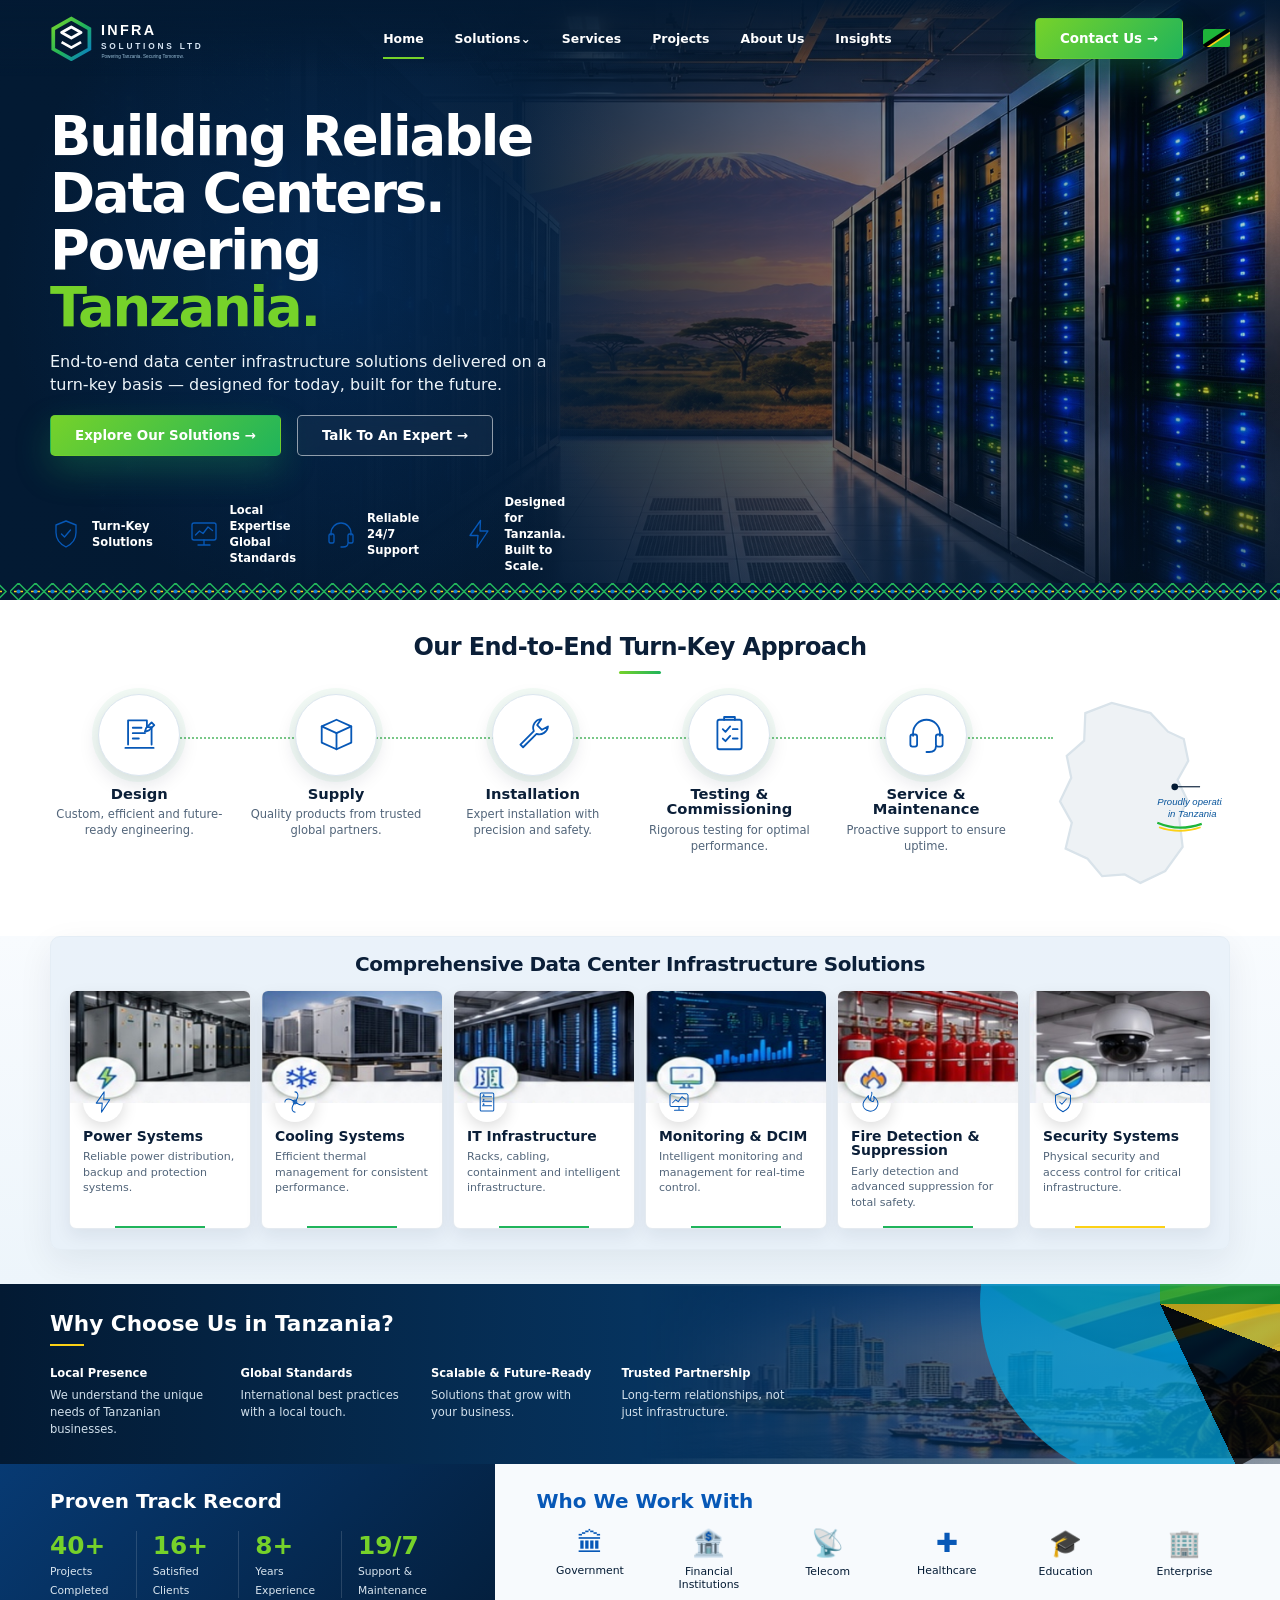
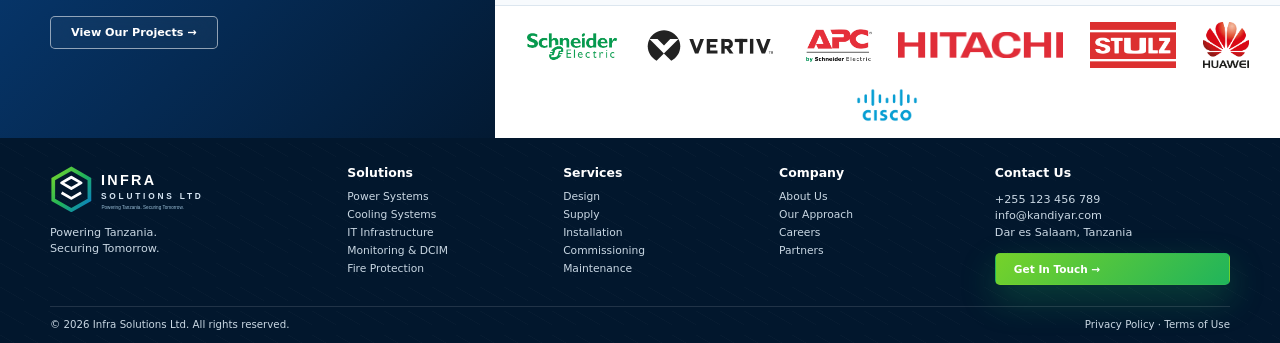
==== index.html @ a04b1a56 "Publish infrastructure solutions website" ====
<!doctype html>
<html lang="en">

<head>
  <meta charset="utf-8">
  <meta name="viewport" content="width=device-width,initial-scale=1">
  <meta name="description" content="Turn-key data center infrastructure solutions in Tanzania.">
  <title>Infra Solutions Ltd — Tanzania Data Center Infrastructure</title>
  <link rel="stylesheet" href="css/style.css">
</head>

<body>
  <header class="site-header">
    <div class="container nav">
      <a href="#home"><img class="logo" src="assets/logo.svg" alt="Infra Solutions Ltd"></a>
      <nav class="nav-links" aria-label="Main navigation">
        <a href="#home">Home</a><a href="#solutions">Solutions⌄</a><a href="#services">Services</a><a
          href="#projects">Projects</a><a href="#about">About Us</a><a href="#contact">Insights</a>
      </nav>
      <div class="nav-actions">
        <a class="btn btn-primary" href="#contact">Contact Us →</a>
        <img class="flag" src="assets/icons/tanzania-flag.svg" alt="Tanzania">
        <button class="menu-btn" aria-label="Open navigation">☰</button>
      </div>
    </div>
  </header>

  <main>
    <section class="hero" id="home">
      <div class="container hero-inner">
        <div class="hero-copy">
          <h1 class="reveal visible">Building Reliable Data Centers. Powering <span>Tanzania.</span></h1>
          <p class="reveal visible delay1">End-to-end data center infrastructure solutions delivered on a turn-key basis
            — designed for today, built for the future.</p>
          <div class="hero-actions reveal visible delay2">
            <a class="btn btn-primary" href="#solutions">Explore Our Solutions →</a>
            <a class="btn btn-outline" href="#contact">Talk To An Expert →</a>
          </div>
          <div class="feature-row reveal visible delay3">
            <div class="feature"><img src="assets/icons/security.svg" alt="">Turn-Key<br>Solutions</div>
            <div class="feature"><img src="assets/icons/monitoring.svg" alt="">Local Expertise<br>Global Standards</div>
            <div class="feature"><img src="assets/icons/maintenance.svg" alt="">Reliable<br>24/7 Support</div>
            <div class="feature"><img src="assets/icons/power.svg" alt="">Designed for<br>Tanzania. Built to Scale.
            </div>
          </div>
        </div>
      </div>
      <div class="pattern-bar"></div>
    </section>

    <section class="section process" id="services">
      <div class="container">
        <h2 class="title reveal">Our End-to-End Turn-Key Approach</h2>
        <div class="process-grid">
          <article class="process-item reveal">
            <div class="orb"><img src="assets/icons/design.svg" alt=""></div>
            <h3>Design</h3>
            <p>Custom, efficient and future-ready engineering.</p>
          </article>
          <article class="process-item reveal delay1">
            <div class="orb"><img src="assets/icons/supply.svg" alt=""></div>
            <h3>Supply</h3>
            <p>Quality products from trusted global partners.</p>
          </article>
          <article class="process-item reveal delay2">
            <div class="orb"><img src="assets/icons/installation.svg" alt=""></div>
            <h3>Installation</h3>
            <p>Expert installation with precision and safety.</p>
          </article>
          <article class="process-item reveal delay3">
            <div class="orb"><img src="assets/icons/testing.svg" alt=""></div>
            <h3>Testing & Commissioning</h3>
            <p>Rigorous testing for optimal performance.</p>
          </article>
          <article class="process-item reveal delay4">
            <div class="orb"><img src="assets/icons/maintenance.svg" alt=""></div>
            <h3>Service & Maintenance</h3>
            <p>Proactive support to ensure uptime.</p>
          </article>
          <div class="map-badge reveal delay4"><img src="assets/icons/tanzania-map.svg"
              alt="Proudly operating in Tanzania"></div>
        </div>
      </div>
    </section>

    <section class="section solutions" id="solutions">
      <div class="container solution-shell">
        <h2 class="title reveal">Comprehensive Data Center Infrastructure Solutions</h2>
        <div class="solution-grid">
          <article class="solution-card reveal"><img class="solution-image" src="assets/images/power-systems.jpg"
              alt="Power systems">
            <div class="solution-body"><img class="solution-icon" src="assets/icons/power.svg" alt="">
              <h3>Power Systems</h3>
              <p>Reliable power distribution, backup and protection systems.</p>
            </div>
          </article>
          <article class="solution-card reveal delay1"><img class="solution-image"
              src="assets/images/cooling-systems.jpg" alt="Cooling systems">
            <div class="solution-body"><img class="solution-icon" src="assets/icons/cooling.svg" alt="">
              <h3>Cooling Systems</h3>
              <p>Efficient thermal management for consistent performance.</p>
            </div>
          </article>
          <article class="solution-card reveal delay2"><img class="solution-image"
              src="assets/images/it-infrastructure.jpg" alt="IT infrastructure">
            <div class="solution-body"><img class="solution-icon" src="assets/icons/rack.svg" alt="">
              <h3>IT Infrastructure</h3>
              <p>Racks, cabling, containment and intelligent infrastructure.</p>
            </div>
          </article>
          <article class="solution-card reveal delay3"><img class="solution-image"
              src="assets/images/dcim-monitoring.jpg" alt="Monitoring and DCIM">
            <div class="solution-body"><img class="solution-icon" src="assets/icons/monitoring.svg" alt="">
              <h3>Monitoring & DCIM</h3>
              <p>Intelligent monitoring and management for real-time control.</p>
            </div>
          </article>
          <article class="solution-card reveal delay4"><img class="solution-image"
              src="assets/images/fire-suppression.jpg" alt="Fire suppression">
            <div class="solution-body"><img class="solution-icon" src="assets/icons/fire.svg" alt="">
              <h3>Fire Detection &amp; Suppression</h3>
              <p>Early detection and advanced suppression for total safety.</p>
            </div>
          </article>
          <article class="solution-card reveal"><img class="solution-image" src="assets/images/security-systems.jpg"
              alt="Security systems">
            <div class="solution-body"><img class="solution-icon" src="assets/icons/security.svg" alt="">
              <h3>Security Systems</h3>
              <p>Physical security and access control for critical infrastructure.</p>
            </div>
          </article>
        </div>
      </div>
    </section>

    <section class="section why" id="about">
      <div class="container why-inner">
        <h2 class="reveal">Why Choose Us in Tanzania?</h2>
        <div class="reasons">
          <div class="reason reveal"><strong>Local Presence</strong>
            <p>We understand the unique needs of Tanzanian businesses.</p>
          </div>
          <div class="reason reveal delay1"><strong>Global Standards</strong>
            <p>International best practices with a local touch.</p>
          </div>
          <div class="reason reveal delay2"><strong>Scalable & Future-Ready</strong>
            <p>Solutions that grow with your business.</p>
          </div>
          <div class="reason reveal delay3"><strong>Trusted Partnership</strong>
            <p>Long-term relationships, not just infrastructure.</p>
          </div>
        </div>
      </div>
    </section>

    <section class="stats-partners" id="projects">
      <div class="stats-panel">
        <h2 class="reveal">Proven Track Record</h2>
        <div class="stats-grid">
          <div class="stat reveal"><b class="counter" data-count="50" data-suffix="+">0</b><span>Projects
              Completed</span></div>
          <div class="stat reveal delay1"><b class="counter" data-count="20" data-suffix="+">0</b><span>Satisfied
              Clients</span></div>
          <div class="stat reveal delay2"><b class="counter" data-count="10" data-suffix="+">0</b><span>Years
              Experience</span></div>
          <div class="stat reveal delay3"><b class="counter" data-count="24" data-suffix="/7">0</b><span>Support &
              Maintenance</span></div>
        </div>
        <a class="btn btn-outline" href="#contact">View Our Projects →</a>
      </div>
      <div class="partner-panel">
        <h2 class="reveal">Who We Work With</h2>
        <div class="industry-grid">
          <div class="industry reveal">
            <div class="industry-icon">🏛</div>Government
          </div>
          <div class="industry reveal delay1">
            <div class="industry-icon">🏦</div>Financial Institutions
          </div>
          <div class="industry reveal delay2">
            <div class="industry-icon">📡</div>Telecom
          </div>
          <div class="industry reveal delay3">
            <div class="industry-icon">✚</div>Healthcare
          </div>
          <div class="industry reveal delay4">
            <div class="industry-icon">🎓</div>Education
          </div>
          <div class="industry reveal">
            <div class="industry-icon">🏢</div>Enterprise
          </div>
        </div>
        <div class="partner-logos reveal" aria-label="Technology partners">
          <img src="assets/Schneider_Electric.png" alt="Schneider Electric">
          <img src="assets/Vertiv_logo.svg" alt="Vertiv">
          <img src="assets/apc.png" alt="APC">
          <img class="partner-logo-large" src="assets/hitachi-logo.png" alt="Hitachi">
          <img class="partner-logo-large" src="assets/stulz-logo.png" alt="Stulz">
          <img class="partner-logo-large" src="assets/huawei-logo.png" alt="Huawei">
          <img src="assets/cisco.png" alt="Cisco">
        </div>
      </div>
    </section>
  </main>

  <footer id="contact">
    <div class="container">
      <div class="footer-grid">
        <div><img class="footer-logo" src="assets/logo.svg" alt="Infra Solutions Ltd">
          <p>Powering Tanzania.<br>Securing Tomorrow.</p>
        </div>
        <div>
          <h4>Solutions</h4><a href="#solutions">Power Systems</a><a href="#solutions">Cooling Systems</a><a
            href="#solutions">IT Infrastructure</a><a href="#solutions">Monitoring & DCIM</a><a href="#solutions">Fire
            Protection</a>
        </div>
        <div>
          <h4>Services</h4><a href="#services">Design</a><a href="#services">Supply</a><a
            href="#services">Installation</a><a href="#services">Commissioning</a><a href="#services">Maintenance</a>
        </div>
        <div>
          <h4>Company</h4><a href="#about">About Us</a><a href="#services">Our Approach</a><a
            href="#projects">Careers</a><a href="#projects">Partners</a>
        </div>
        <div>
          <h4>Contact Us</h4>
          <p>+255 123 456 789<br>info@kandiyar.com<br>Dar es Salaam, Tanzania</p><a class="btn btn-primary"
            href="mailto:info@kandiyar.com">Get In Touch →</a>
        </div>
      </div>
      <div class="copyright"><span>© 2026 Infra Solutions Ltd. All rights reserved.</span><span>Privacy Policy · Terms
          of Use</span></div>
    </div>
  </footer>
  <script src="js/app.js"></script>
</body>

</html>
---- css/style.css ----
:root{
  --navy:#031a33;--navy-2:#06284a;--blue:#0758b7;--green:#20b45b;--lime:#76d22a;--gold:#fcd116;
  --ink:#0b1f38;--muted:#52657a;--surface:#f5f8fb;--line:#dce6ef;--white:#fff;--container:1180px;
  --shadow:0 18px 50px rgba(3,26,51,.12)
}
*{box-sizing:border-box}html{scroll-behavior:smooth}body{margin:0;font-family:Inter,system-ui,-apple-system,"Segoe UI",sans-serif;color:var(--ink);background:#fff;overflow-x:hidden}
img{display:block;max-width:100%}a{text-decoration:none;color:inherit}button{font:inherit}.container{width:min(calc(100% - 40px),var(--container));margin:auto}
.section{padding:34px 0}.title{text-align:center;font-size:1.5rem;line-height:1.15;letter-spacing:-.025em;margin:0 0 10px}.title:after{content:"";display:block;width:42px;height:3px;margin:9px auto 0;background:linear-gradient(90deg,var(--lime),var(--green));border-radius:3px}.subtitle{max-width:720px;margin:0 auto;color:var(--muted);text-align:center;line-height:1.7}
.btn{display:inline-flex;align-items:center;justify-content:center;gap:10px;padding:12px 24px;border-radius:5px;font-size:.84rem;font-weight:800;border:1px solid transparent;transition:.25s}.btn:hover{transform:translateY(-3px)}
.btn-primary{color:#fff;background:linear-gradient(135deg,var(--lime),var(--green));box-shadow:0 14px 35px rgba(32,180,91,.28)}.btn-outline{color:#fff;border-color:rgba(255,255,255,.55);background:rgba(255,255,255,.04);backdrop-filter:blur(10px)}
.site-header{position:fixed;inset:0 0 auto;z-index:60;transition:.3s;background:linear-gradient(to bottom,rgba(3,26,51,.92),transparent)}
.site-header.scrolled{background:rgba(3,26,51,.94);backdrop-filter:blur(16px);box-shadow:0 8px 28px rgba(0,0,0,.2)}
.nav{height:76px;display:flex;align-items:center;justify-content:space-between;gap:25px}.logo{width:190px}.nav-links{display:flex;gap:31px;color:#fff;font-weight:600;font-size:.78rem}.nav-links a{position:relative}.nav-links a:first-child:after{right:0}.nav-links a:after{content:"";position:absolute;left:0;right:100%;bottom:-13px;height:2px;background:var(--lime);transition:.25s}.nav-links a:hover:after{right:0}
.nav-actions{display:flex;gap:20px;align-items:center}.nav-actions .btn{min-width:145px}.flag{width:27px;border-radius:2px}.menu-btn{display:none;background:none;border:0;color:#fff;font-size:1.5rem}

.hero{min-height:490px;height:50vw;max-height:600px;position:relative;color:#fff;display:flex;align-items:center;background:var(--navy);overflow:hidden}
.hero:before{content:"";position:absolute;inset:0;background:linear-gradient(90deg,#031a33 0%,rgba(3,26,51,.97) 40%,rgba(3,26,51,.50) 67%,rgba(3,26,51,.18)),url("../assets/images/hero-data-center-kilimanjaro.jpg") 72% center/cover no-repeat;transform:scale(1.03);animation:heroZoom 16s ease-in-out infinite alternate}
@keyframes heroZoom{to{transform:scale(1.10) translateX(-1.2%)}}
.hero:after{content:"";position:absolute;inset:0;background:radial-gradient(circle at 26% 47%,rgba(7,88,183,.22),transparent 33%),linear-gradient(to top,rgba(3,26,51,.5),transparent 40%)}
.hero-inner{position:relative;z-index:2;padding-top:82px}.hero-copy{max-width:550px}.hero h1{font-size:clamp(2.7rem,4.25vw,4rem);line-height:1.05;letter-spacing:-.04em;margin:0 0 14px}.hero h1 span{color:var(--lime)}
.hero p{font-size:1rem;line-height:1.45;color:#eef5fa;max-width:520px;margin:0}.hero-actions{display:flex;gap:16px;flex-wrap:wrap;margin-top:18px}.hero-actions .btn{min-width:180px}
.feature-row{display:grid;grid-template-columns:repeat(4,1fr);gap:0;margin-top:28px;max-width:710px}.feature{display:flex;gap:10px;align-items:center;padding:10px 14px 0 0;font-size:.72rem;line-height:1.4;font-weight:700}.feature img{width:32px;height:32px}
.pattern-bar{position:absolute;left:0;right:0;bottom:0;height:17px;z-index:3;background:url("../assets/icons/tanzania-pattern.svg") center/140px 17px repeat-x}

.process{background:#fff}.process-grid{display:grid;grid-template-columns:repeat(5,1fr) 1.1fr;gap:18px;margin-top:20px;position:relative}.process-grid:before{content:"";position:absolute;left:7%;right:15%;top:43px;border-top:2px dotted #79c888}
.process-item{text-align:center;position:relative;z-index:1}.orb{width:82px;height:82px;margin:0 auto 10px;border-radius:50%;background:#fff;border:1px solid var(--line);box-shadow:0 7px 20px rgba(3,26,51,.13),0 0 0 6px rgba(32,180,91,.05);display:grid;place-items:center;transition:.35s}.orb img{width:43px}.process-item:hover .orb{transform:translateY(-9px) rotate(3deg);border-color:#a9dbb6;box-shadow:0 18px 40px rgba(32,180,91,.2)}
.process-item h3{margin:0 0 5px;font-size:.92rem;line-height:1.05}.process-item p{margin:0;color:var(--muted);font-size:.72rem;line-height:1.4}.map-badge{display:flex;align-items:center;justify-content:center;position:relative;z-index:1}.map-badge img{width:180px}

.solutions{background:linear-gradient(180deg,#f8fbfe,#edf5fb);padding-top:0}.solution-shell{background:rgba(232,241,249,.8);border:1px solid #e4edf5;border-radius:10px;padding:16px 18px 20px;box-shadow:0 12px 35px rgba(3,26,51,.07)}
.solutions .title{font-size:1.25rem}.solutions .title:after{display:none}.solution-grid{display:grid;grid-template-columns:repeat(6,1fr);gap:10px;margin-top:14px}.solution-card{background:#fff;border-radius:7px;overflow:hidden;box-shadow:0 7px 18px rgba(3,26,51,.07);border:1px solid #e4eaf0;transition:.35s;transform-style:preserve-3d;position:relative}
.solution-card:after{content:"";position:absolute;bottom:0;left:25%;right:25%;height:2px;background:var(--green)}.solution-card:nth-child(6):after{background:var(--gold)}.solution-card:hover{transform:translateY(-9px);box-shadow:0 22px 45px rgba(3,26,51,.16)}.solution-image{height:112px;width:100%;object-fit:cover}.solution-body{padding:17px 13px 18px}.solution-icon{width:40px;height:40px;margin-top:-38px;margin-bottom:7px;border-radius:50%;background:#fff;padding:8px;box-shadow:0 4px 15px rgba(0,0,0,.15)}.solution-card h3{font-size:.87rem;line-height:1.05;margin:0 0 6px}.solution-card p{font-size:.69rem;line-height:1.4;color:var(--muted);margin:0}

.why{color:#fff;position:relative;background:linear-gradient(90deg,#031a33 0%,#06335e 50%,rgba(3,26,51,.45)),url("../assets/images/dar-es-salaam.jpg") right center/55% 100% no-repeat;overflow:hidden}
.why:after{content:"";position:absolute;right:-60px;top:-160px;width:360px;height:360px;border-radius:50%;background:conic-gradient(#1eb53a 0 25%,#fcd116 25% 31%,#000 31% 43%,#00a3dd 43% 100%);opacity:.72}
.why{padding:27px 0}.why-inner{position:relative;z-index:2;max-width:740px;margin-left:max(20px,calc((100% - var(--container))/2))}.why h2{font-size:1.35rem;margin:0 0 20px}.why h2:after{content:"";display:block;width:34px;height:2px;margin-top:8px;background:var(--gold)}.reasons{display:grid;grid-template-columns:repeat(4,1fr);gap:22px}.reason{font-size:.72rem}.reason strong{display:block;margin-bottom:7px}.reason p{color:#d0dfeb;line-height:1.45;margin:0}

.stats-partners{display:grid;grid-template-columns:.85fr 1.35fr;min-height:205px}.stats-panel{padding:25px 50px;background:linear-gradient(135deg,#073a73,#031a33);color:#fff}.stats-panel h2,.partner-panel h2{font-size:1.25rem;margin:0}.stats-grid{display:grid;grid-template-columns:repeat(4,1fr);gap:16px;margin:18px 0}.stat{padding-right:10px;border-right:1px solid rgba(255,255,255,.14)}.stat:last-child{border:0}.stat b{display:block;color:var(--lime);font-size:1.55rem}.stat span{font-size:.67rem;color:#d9e5ef}
.stats-panel .btn{padding:9px 20px;font-size:.7rem}.partner-panel{padding:25px 42px 0;background:#f7fafd}.partner-panel h2{color:#0758b7}.industry-grid{display:grid;grid-template-columns:repeat(6,1fr);gap:12px;margin-top:14px}.industry{text-align:center;color:var(--navy);font-size:.68rem}.industry .industry-icon{font-size:1.65rem;color:var(--blue);margin-bottom:6px}
.partner-logos{display:flex;justify-content:space-around;align-items:center;gap:20px;flex-wrap:wrap;margin:14px -42px 0;padding:16px 28px;border-top:1px solid #dce6ef;background:#fff}.partner-logos img{width:auto;height:34px;max-width:135px;object-fit:contain;filter:saturate(.95);transition:transform .25s ease,filter .25s ease}.partner-logos img.partner-logo-large{height:46px;max-width:165px}.partner-logos img:hover{transform:translateY(-2px);filter:saturate(1.15)}

footer{background:#02172d;color:#c9d7e3;padding:27px 0 13px;position:relative}footer:before{content:"";position:absolute;inset:0;background-image:linear-gradient(30deg,transparent 0 49%,rgba(255,255,255,.025) 50% 51%,transparent 52%);background-size:24px 24px;pointer-events:none}.footer-grid{position:relative;display:grid;grid-template-columns:1.45fr 1fr 1fr 1fr 1.3fr;gap:35px}.footer-logo{width:190px;margin-bottom:13px}.footer-grid h4{color:#fff;margin:0 0 10px;font-size:.78rem}.footer-grid a{display:block;font-size:.67rem;margin:5px 0}.footer-grid p{font-size:.7rem;line-height:1.5}.footer-grid .btn{font-size:.66rem;padding:9px 18px}.copyright{position:relative;border-top:1px solid rgba(255,255,255,.12);margin-top:16px;padding-top:11px;font-size:.64rem;display:flex;justify-content:space-between}

.reveal{opacity:0;transform:translateY(30px);transition:opacity .75s ease,transform .75s ease}.reveal.visible{opacity:1;transform:none}.delay1{transition-delay:.08s}.delay2{transition-delay:.16s}.delay3{transition-delay:.24s}.delay4{transition-delay:.32s}
.counter{font-variant-numeric:tabular-nums}

@media(max-width:1000px){
 .nav-links{display:none;position:absolute;top:75px;left:20px;right:20px;flex-direction:column;padding:24px;background:#062745;border-radius:14px}.nav-links.open{display:flex}.menu-btn{display:block}.nav-actions .btn{display:none}
 .feature-row{grid-template-columns:1fr 1fr}.process-grid{grid-template-columns:repeat(2,1fr)}.process-grid:before{display:none}.map-badge{grid-column:1/-1}.why-inner{margin:auto}
 .solution-grid{grid-template-columns:repeat(3,1fr)}.reasons{grid-template-columns:1fr 1fr}.stats-partners{grid-template-columns:1fr}.footer-grid{grid-template-columns:1fr 1fr}
}
@media(max-width:650px){
 .container{width:min(calc(100% - 28px),var(--container))}.section{padding:52px 0}.hero{height:auto;min-height:820px}.hero:before{background:linear-gradient(rgba(3,26,51,.86),rgba(3,26,51,.9)),url("../assets/images/hero-data-center-kilimanjaro.jpg") center/cover}.hero h1{font-size:2.9rem}.feature-row{grid-template-columns:1fr}.process-grid,.solution-grid,.reasons,.stats-grid,.industry-grid,.footer-grid{grid-template-columns:1fr}.solution-shell{padding:18px}.solution-image{height:190px}.why{background:linear-gradient(rgba(3,26,51,.91),rgba(3,26,51,.91)),url("../assets/images/dar-es-salaam.jpg") center/cover}.stats-panel,.partner-panel{padding:34px 22px}.partner-logos{margin:20px -22px 0}.copyright{display:block;line-height:1.8}
}
@media(prefers-reduced-motion:reduce){*,*:before,*:after{animation:none!important;transition:none!important;scroll-behavior:auto!important}}
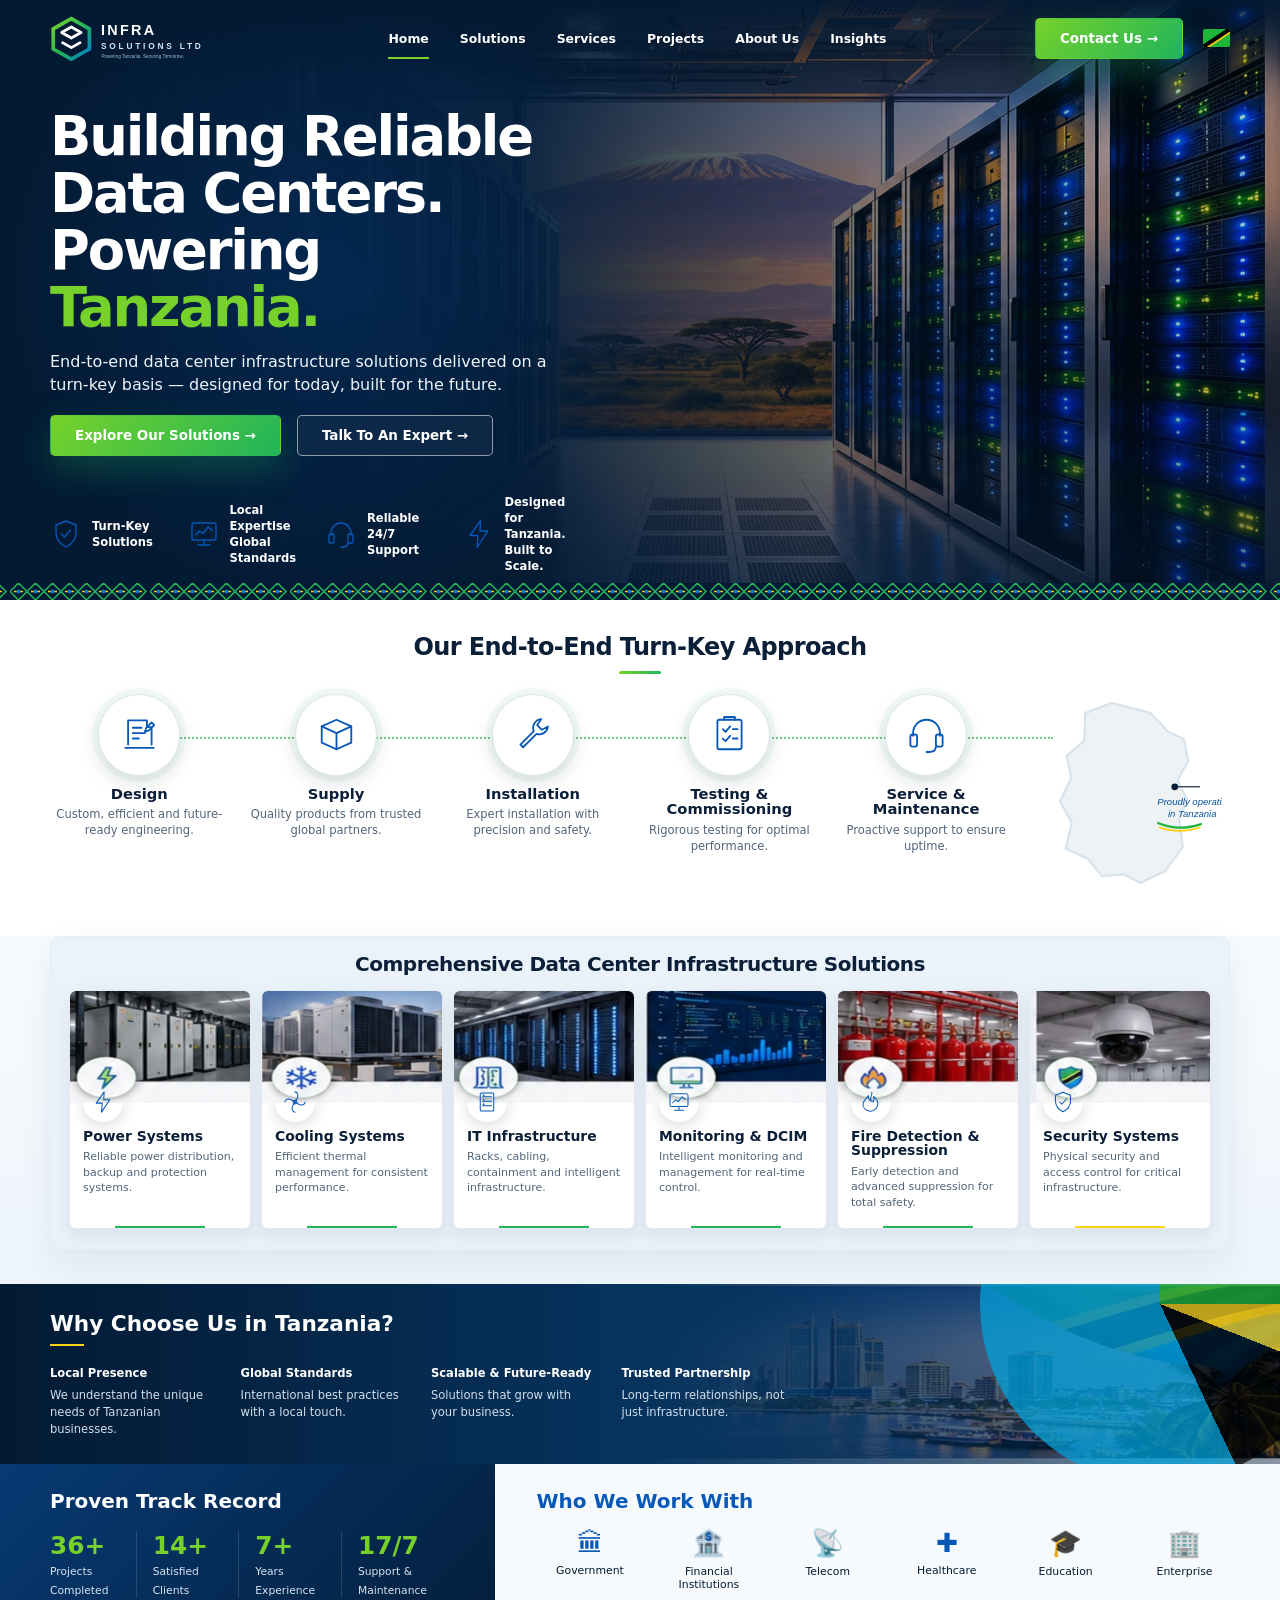
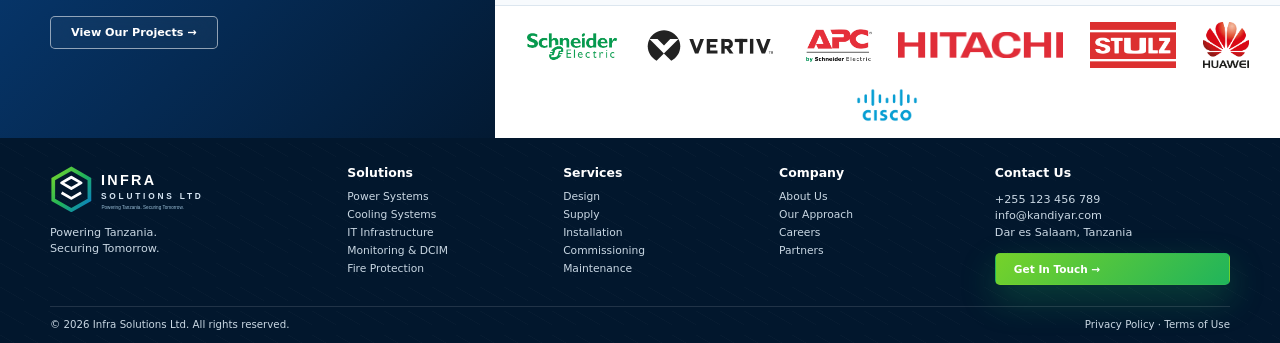
==== commit 0b2239d3: "Update index.html" ====
--- a/index.html
+++ b/index.html
@@ -14,7 +14,7 @@
     <div class="container nav">
       <a href="#home"><img class="logo" src="assets/logo.svg" alt="Infra Solutions Ltd"></a>
       <nav class="nav-links" aria-label="Main navigation">
-        <a href="#home">Home</a><a href="#solutions">Solutions⌄</a><a href="#services">Services</a><a
+        <a href="#home">Home</a><a href="#solutions">Solutions</a><a href="#services">Services</a><a
           href="#projects">Projects</a><a href="#about">About Us</a><a href="#contact">Insights</a>
       </nav>
       <div class="nav-actions">
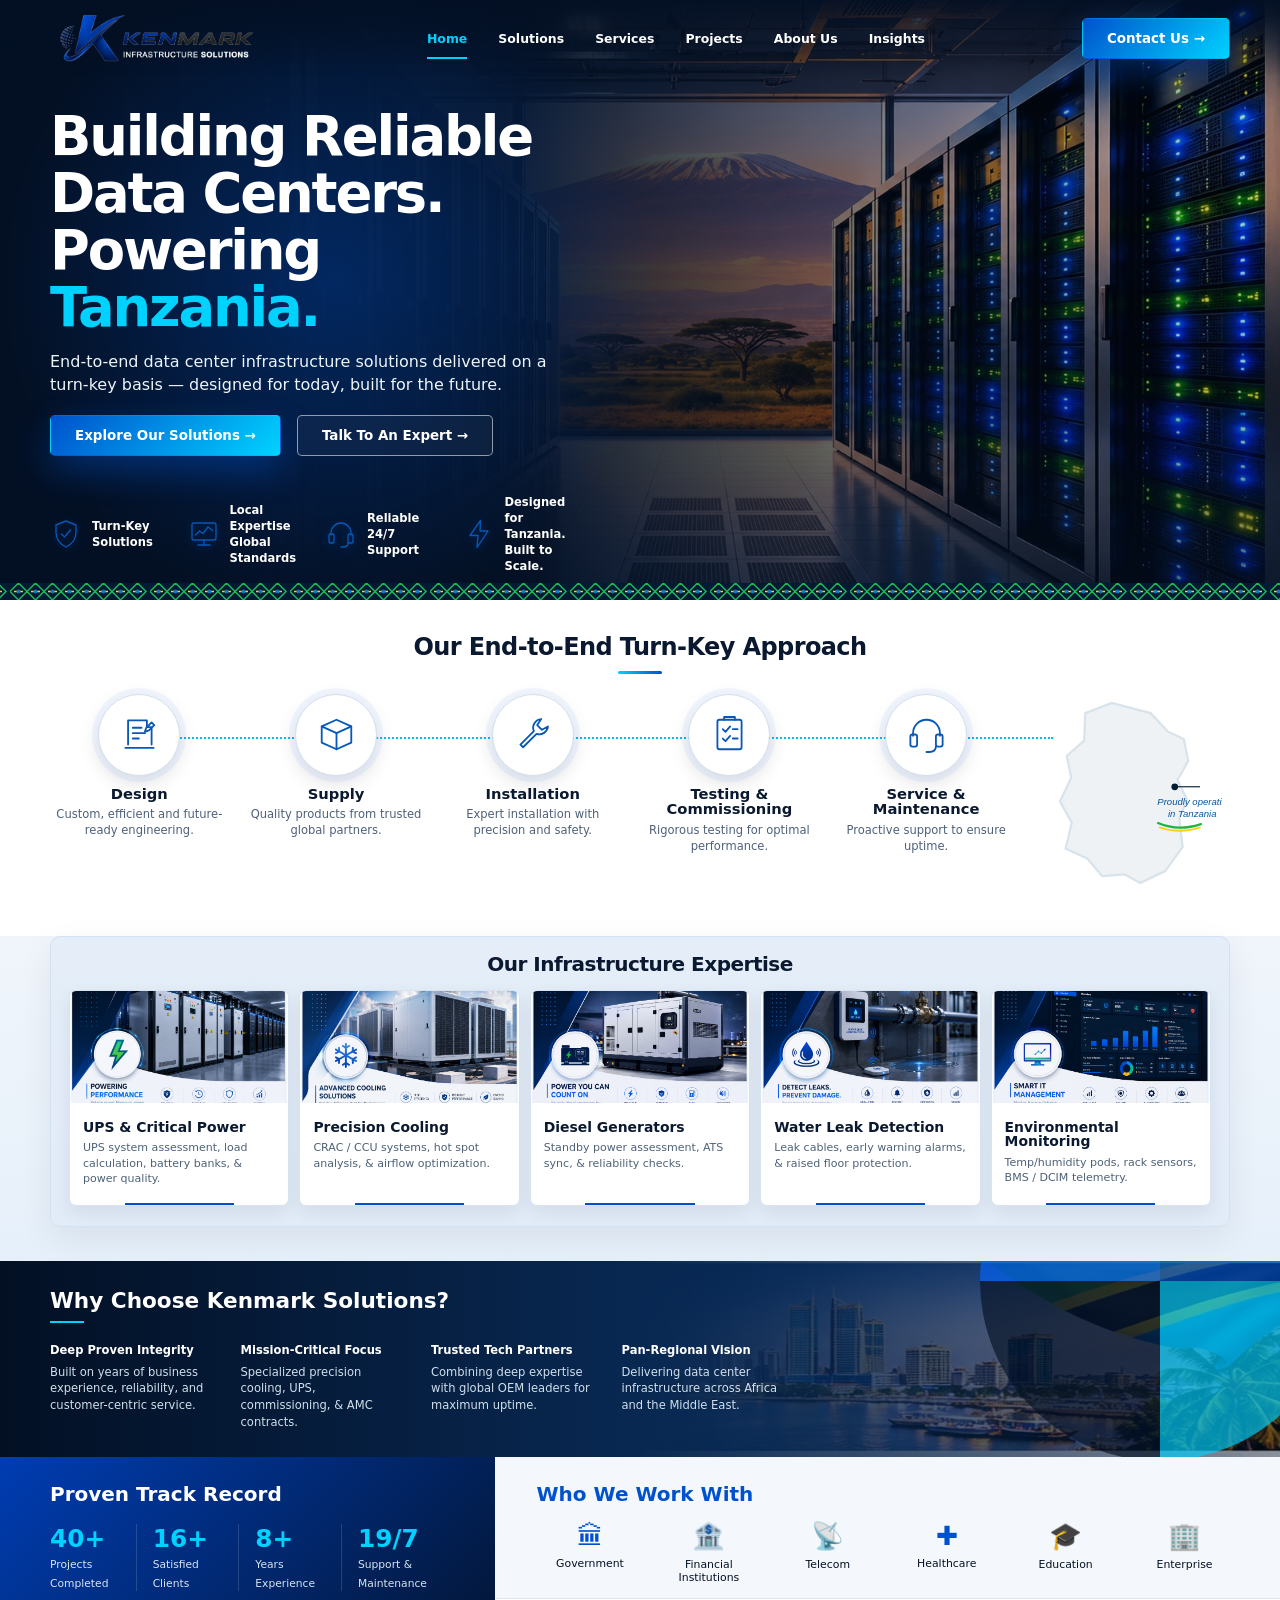
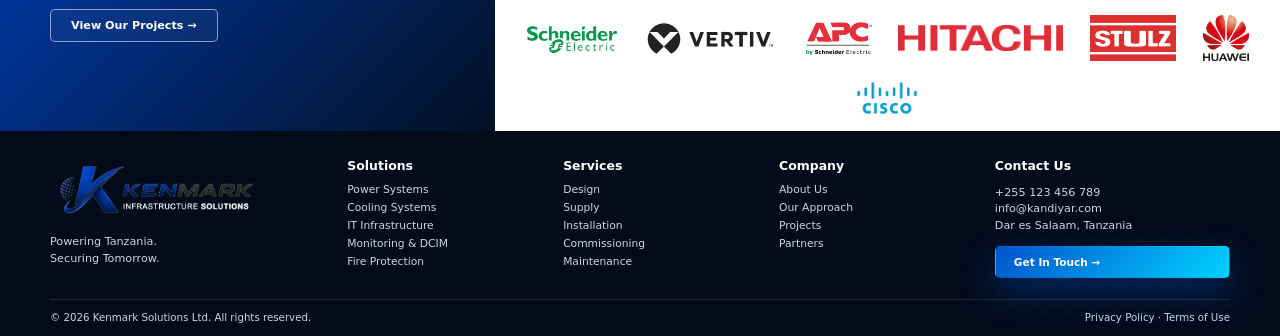
==== commit 5325b86f: "Add files via upload" ====
--- a/index.html
+++ b/index.html
@@ -1,25 +1,30 @@
 <!doctype html>
+<!-- ============================================================
+     Project   : Kenmark Solutions Ltd — Website
+     Author    : Vinoth Sakthivel
+     Email     : vinoth@kandiyar.com
+     Version   : 1.0
+     ============================================================ -->
 <html lang="en">
 
 <head>
   <meta charset="utf-8">
   <meta name="viewport" content="width=device-width,initial-scale=1">
   <meta name="description" content="Turn-key data center infrastructure solutions in Tanzania.">
-  <title>Infra Solutions Ltd — Tanzania Data Center Infrastructure</title>
+  <title>KENMARK — Tanzania Data Center Infrastructure Solutions</title>
   <link rel="stylesheet" href="css/style.css">
 </head>
 
 <body>
   <header class="site-header">
     <div class="container nav">
-      <a href="#home"><img class="logo" src="assets/logo.svg" alt="Infra Solutions Ltd"></a>
+      <a href="index.html"><img class="logo" src="assets/logo.svg" alt="Kenmark Solutions Ltd"></a>
       <nav class="nav-links" aria-label="Main navigation">
-        <a href="#home">Home</a><a href="#solutions">Solutions</a><a href="#services">Services</a><a
-          href="#projects">Projects</a><a href="#about">About Us</a><a href="#contact">Insights</a>
+        <a href="index.html">Home</a><a href="solutions.html">Solutions</a><a href="services.html">Services</a><a
+          href="projects.html">Projects</a><a href="about.html">About Us</a><a href="insights.html">Insights</a>
       </nav>
       <div class="nav-actions">
-        <a class="btn btn-primary" href="#contact">Contact Us →</a>
-        <img class="flag" src="assets/icons/tanzania-flag.svg" alt="Tanzania">
+        <a class="btn btn-primary" href="contact.html">Contact Us →</a>
         <button class="menu-btn" aria-label="Open navigation">☰</button>
       </div>
     </div>
@@ -85,48 +90,41 @@
 
     <section class="section solutions" id="solutions">
       <div class="container solution-shell">
-        <h2 class="title reveal">Comprehensive Data Center Infrastructure Solutions</h2>
-        <div class="solution-grid">
+        <h2 class="title reveal">Our Infrastructure Expertise</h2>
+        <div class="solution-grid" style="grid-template-columns:repeat(5, 1fr);">
           <article class="solution-card reveal"><img class="solution-image" src="assets/images/power-systems.jpg"
-              alt="Power systems">
-            <div class="solution-body"><img class="solution-icon" src="assets/icons/power.svg" alt="">
-              <h3>Power Systems</h3>
-              <p>Reliable power distribution, backup and protection systems.</p>
+              alt="UPS & Critical Power Solutions">
+            <div class="solution-body">
+              <h3>UPS & Critical Power</h3>
+              <p>UPS system assessment, load calculation, battery banks, & power quality.</p>
             </div>
           </article>
           <article class="solution-card reveal delay1"><img class="solution-image"
-              src="assets/images/cooling-systems.jpg" alt="Cooling systems">
-            <div class="solution-body"><img class="solution-icon" src="assets/icons/cooling.svg" alt="">
-              <h3>Cooling Systems</h3>
-              <p>Efficient thermal management for consistent performance.</p>
+              src="assets/images/cooling-systems.jpg" alt="Precision Cooling Systems">
+            <div class="solution-body">
+              <h3>Precision Cooling</h3>
+              <p>CRAC / CCU systems, hot spot analysis, & airflow optimization.</p>
             </div>
           </article>
           <article class="solution-card reveal delay2"><img class="solution-image"
-              src="assets/images/it-infrastructure.jpg" alt="IT infrastructure">
-            <div class="solution-body"><img class="solution-icon" src="assets/icons/rack.svg" alt="">
-              <h3>IT Infrastructure</h3>
-              <p>Racks, cabling, containment and intelligent infrastructure.</p>
+              src="assets/images/it-infrastructure.jpg" alt="Diesel Generator Systems">
+            <div class="solution-body">
+              <h3>Diesel Generators</h3>
+              <p>Standby power assessment, ATS sync, & reliability checks.</p>
             </div>
           </article>
           <article class="solution-card reveal delay3"><img class="solution-image"
-              src="assets/images/dcim-monitoring.jpg" alt="Monitoring and DCIM">
-            <div class="solution-body"><img class="solution-icon" src="assets/icons/monitoring.svg" alt="">
-              <h3>Monitoring & DCIM</h3>
-              <p>Intelligent monitoring and management for real-time control.</p>
+              src="assets/images/security-systems.jpg" alt="Water Leak Detection">
+            <div class="solution-body">
+              <h3>Water Leak Detection</h3>
+              <p>Leak cables, early warning alarms, & raised floor protection.</p>
             </div>
           </article>
           <article class="solution-card reveal delay4"><img class="solution-image"
-              src="assets/images/fire-suppression.jpg" alt="Fire suppression">
-            <div class="solution-body"><img class="solution-icon" src="assets/icons/fire.svg" alt="">
-              <h3>Fire Detection &amp; Suppression</h3>
-              <p>Early detection and advanced suppression for total safety.</p>
-            </div>
-          </article>
-          <article class="solution-card reveal"><img class="solution-image" src="assets/images/security-systems.jpg"
-              alt="Security systems">
-            <div class="solution-body"><img class="solution-icon" src="assets/icons/security.svg" alt="">
-              <h3>Security Systems</h3>
-              <p>Physical security and access control for critical infrastructure.</p>
+              src="assets/images/dcim-monitoring.jpg" alt="Environmental Monitoring">
+            <div class="solution-body">
+              <h3>Environmental Monitoring</h3>
+              <p>Temp/humidity pods, rack sensors, BMS / DCIM telemetry.</p>
             </div>
           </article>
         </div>
@@ -135,19 +133,19 @@
 
     <section class="section why" id="about">
       <div class="container why-inner">
-        <h2 class="reveal">Why Choose Us in Tanzania?</h2>
+        <h2 class="reveal">Why Choose Kenmark Solutions?</h2>
         <div class="reasons">
-          <div class="reason reveal"><strong>Local Presence</strong>
-            <p>We understand the unique needs of Tanzanian businesses.</p>
-          </div>
-          <div class="reason reveal delay1"><strong>Global Standards</strong>
-            <p>International best practices with a local touch.</p>
-          </div>
-          <div class="reason reveal delay2"><strong>Scalable & Future-Ready</strong>
-            <p>Solutions that grow with your business.</p>
-          </div>
-          <div class="reason reveal delay3"><strong>Trusted Partnership</strong>
-            <p>Long-term relationships, not just infrastructure.</p>
+          <div class="reason reveal"><strong>Deep Proven Integrity</strong>
+            <p>Built on years of business experience, reliability, and customer-centric service.</p>
+          </div>
+          <div class="reason reveal delay1"><strong>Mission-Critical Focus</strong>
+            <p>Specialized precision cooling, UPS, commissioning, & AMC contracts.</p>
+          </div>
+          <div class="reason reveal delay2"><strong>Trusted Tech Partners</strong>
+            <p>Combining deep expertise with global OEM leaders for maximum uptime.</p>
+          </div>
+          <div class="reason reveal delay3"><strong>Pan-Regional Vision</strong>
+            <p>Delivering data center infrastructure across Africa and the Middle East.</p>
           </div>
         </div>
       </div>
@@ -206,33 +204,35 @@
   <footer id="contact">
     <div class="container">
       <div class="footer-grid">
-        <div><img class="footer-logo" src="assets/logo.svg" alt="Infra Solutions Ltd">
+        <div><img class="footer-logo" src="assets/logo.svg" alt="Kenmark Solutions Ltd">
           <p>Powering Tanzania.<br>Securing Tomorrow.</p>
         </div>
         <div>
-          <h4>Solutions</h4><a href="#solutions">Power Systems</a><a href="#solutions">Cooling Systems</a><a
-            href="#solutions">IT Infrastructure</a><a href="#solutions">Monitoring & DCIM</a><a href="#solutions">Fire
+          <h4>Solutions</h4><a href="solutions.html">Power Systems</a><a href="solutions.html">Cooling Systems</a><a
+            href="solutions.html">IT Infrastructure</a><a href="solutions.html">Monitoring & DCIM</a><a
+            href="solutions.html">Fire
             Protection</a>
         </div>
         <div>
-          <h4>Services</h4><a href="#services">Design</a><a href="#services">Supply</a><a
-            href="#services">Installation</a><a href="#services">Commissioning</a><a href="#services">Maintenance</a>
-        </div>
-        <div>
-          <h4>Company</h4><a href="#about">About Us</a><a href="#services">Our Approach</a><a
-            href="#projects">Careers</a><a href="#projects">Partners</a>
+          <h4>Services</h4><a href="services.html">Design</a><a href="services.html">Supply</a><a
+            href="services.html">Installation</a><a href="services.html">Commissioning</a><a
+            href="services.html">Maintenance</a>
+        </div>
+        <div>
+          <h4>Company</h4><a href="about.html">About Us</a><a href="services.html">Our Approach</a><a
+            href="projects.html">Projects</a><a href="about.html#partners">Partners</a>
         </div>
         <div>
           <h4>Contact Us</h4>
           <p>+255 123 456 789<br>info@kandiyar.com<br>Dar es Salaam, Tanzania</p><a class="btn btn-primary"
-            href="mailto:info@kandiyar.com">Get In Touch →</a>
-        </div>
-      </div>
-      <div class="copyright"><span>© 2026 Infra Solutions Ltd. All rights reserved.</span><span>Privacy Policy · Terms
+            href="contact.html">Get In Touch →</a>
+        </div>
+      </div>
+      <div class="copyright"><span>© 2026 Kenmark Solutions Ltd. All rights reserved.</span><span>Privacy Policy · Terms
           of Use</span></div>
     </div>
   </footer>
   <script src="js/app.js"></script>
 </body>
 
-</html>
+</html>
--- a/css/style.css
+++ b/css/style.css
@@ -1,55 +1,173 @@
-
+/*
+ * ============================================================
+ *  Project   : Kenmark Solutions Ltd — Website
+ *  Author    : Vinoth Sakthivel
+ *  Email     : vinoth@kandiyar.com
+ *  Version   : 1.0
+ * ============================================================
+ */
 :root{
-  --navy:#031a33;--navy-2:#06284a;--blue:#0758b7;--green:#20b45b;--lime:#76d22a;--gold:#fcd116;
-  --ink:#0b1f38;--muted:#52657a;--surface:#f5f8fb;--line:#dce6ef;--white:#fff;--container:1180px;
-  --shadow:0 18px 50px rgba(3,26,51,.12)
+  --navy:#031024;--navy-2:#081d3d;--blue:#0052cc;--electric:#0066ff;--cyan:#00d2ff;--accent:#00d2ff;--gold:#00d2ff;
+  --ink:#0a192f;--muted:#4e6178;--surface:#f0f5fb;--line:#d3e0ed;--white:#fff;--container:1180px;
+  --shadow:0 18px 50px rgba(0,82,204,.14)
 }
 *{box-sizing:border-box}html{scroll-behavior:smooth}body{margin:0;font-family:Inter,system-ui,-apple-system,"Segoe UI",sans-serif;color:var(--ink);background:#fff;overflow-x:hidden}
 img{display:block;max-width:100%}a{text-decoration:none;color:inherit}button{font:inherit}.container{width:min(calc(100% - 40px),var(--container));margin:auto}
-.section{padding:34px 0}.title{text-align:center;font-size:1.5rem;line-height:1.15;letter-spacing:-.025em;margin:0 0 10px}.title:after{content:"";display:block;width:42px;height:3px;margin:9px auto 0;background:linear-gradient(90deg,var(--lime),var(--green));border-radius:3px}.subtitle{max-width:720px;margin:0 auto;color:var(--muted);text-align:center;line-height:1.7}
+.section{padding:34px 0}.title{text-align:center;font-size:1.5rem;line-height:1.15;letter-spacing:-.025em;margin:0 0 10px}.title:after{content:"";display:block;width:44px;height:3px;margin:9px auto 0;background:linear-gradient(90deg,var(--cyan),var(--blue));border-radius:3px}.subtitle{max-width:720px;margin:0 auto;color:var(--muted);text-align:center;line-height:1.7}
 .btn{display:inline-flex;align-items:center;justify-content:center;gap:10px;padding:12px 24px;border-radius:5px;font-size:.84rem;font-weight:800;border:1px solid transparent;transition:.25s}.btn:hover{transform:translateY(-3px)}
-.btn-primary{color:#fff;background:linear-gradient(135deg,var(--lime),var(--green));box-shadow:0 14px 35px rgba(32,180,91,.28)}.btn-outline{color:#fff;border-color:rgba(255,255,255,.55);background:rgba(255,255,255,.04);backdrop-filter:blur(10px)}
-.site-header{position:fixed;inset:0 0 auto;z-index:60;transition:.3s;background:linear-gradient(to bottom,rgba(3,26,51,.92),transparent)}
-.site-header.scrolled{background:rgba(3,26,51,.94);backdrop-filter:blur(16px);box-shadow:0 8px 28px rgba(0,0,0,.2)}
-.nav{height:76px;display:flex;align-items:center;justify-content:space-between;gap:25px}.logo{width:190px}.nav-links{display:flex;gap:31px;color:#fff;font-weight:600;font-size:.78rem}.nav-links a{position:relative}.nav-links a:first-child:after{right:0}.nav-links a:after{content:"";position:absolute;left:0;right:100%;bottom:-13px;height:2px;background:var(--lime);transition:.25s}.nav-links a:hover:after{right:0}
+.btn-primary{color:#fff;background:linear-gradient(135deg,var(--blue),var(--cyan));box-shadow:0 14px 35px rgba(0,102,255,.32)}.btn-primary:hover{background:linear-gradient(135deg,#0044b3,#00bfff);box-shadow:0 16px 40px rgba(0,102,255,.45)}
+.btn-outline{color:#fff;border-color:rgba(255,255,255,.55);background:rgba(255,255,255,.04);backdrop-filter:blur(10px)}
+.site-header{position:fixed;inset:0 0 auto;z-index:60;transition:.3s;background:linear-gradient(to bottom,rgba(3,16,36,.92),transparent)}
+.site-header.scrolled{background:rgba(3,16,36,.95);backdrop-filter:blur(16px);box-shadow:0 8px 28px rgba(0,0,0,.25)}
+.nav{height:76px;display:flex;align-items:center;justify-content:space-between;gap:25px}.logo{width:220px;height:auto}.nav-links{display:flex;gap:31px;color:#fff;font-weight:600;font-size:.78rem}.nav-links a{position:relative}.nav-links a:after{content:"";position:absolute;left:0;right:100%;bottom:-13px;height:2px;background:var(--cyan);transition:.25s}.nav-links a:hover:after{right:0}
 .nav-actions{display:flex;gap:20px;align-items:center}.nav-actions .btn{min-width:145px}.flag{width:27px;border-radius:2px}.menu-btn{display:none;background:none;border:0;color:#fff;font-size:1.5rem}
 
 .hero{min-height:490px;height:50vw;max-height:600px;position:relative;color:#fff;display:flex;align-items:center;background:var(--navy);overflow:hidden}
-.hero:before{content:"";position:absolute;inset:0;background:linear-gradient(90deg,#031a33 0%,rgba(3,26,51,.97) 40%,rgba(3,26,51,.50) 67%,rgba(3,26,51,.18)),url("../assets/images/hero-data-center-kilimanjaro.jpg") 72% center/cover no-repeat;transform:scale(1.03);animation:heroZoom 16s ease-in-out infinite alternate}
+.hero:before{content:"";position:absolute;inset:0;background:linear-gradient(90deg,#031024 0%,rgba(3,16,36,.97) 40%,rgba(3,16,36,.50) 67%,rgba(3,16,36,.18)),url("../assets/images/hero-data-center-kilimanjaro.jpg") 72% center/cover no-repeat;transform:scale(1.03);animation:heroZoom 16s ease-in-out infinite alternate}
 @keyframes heroZoom{to{transform:scale(1.10) translateX(-1.2%)}}
-.hero:after{content:"";position:absolute;inset:0;background:radial-gradient(circle at 26% 47%,rgba(7,88,183,.22),transparent 33%),linear-gradient(to top,rgba(3,26,51,.5),transparent 40%)}
-.hero-inner{position:relative;z-index:2;padding-top:82px}.hero-copy{max-width:550px}.hero h1{font-size:clamp(2.7rem,4.25vw,4rem);line-height:1.05;letter-spacing:-.04em;margin:0 0 14px}.hero h1 span{color:var(--lime)}
+.hero:after{content:"";position:absolute;inset:0;background:radial-gradient(circle at 26% 47%,rgba(0,102,255,.28),transparent 33%),linear-gradient(to top,rgba(3,16,36,.5),transparent 40%)}
+.hero-inner{position:relative;z-index:2;padding-top:82px}.hero-copy{max-width:550px}.hero h1{font-size:clamp(2.7rem,4.25vw,4rem);line-height:1.05;letter-spacing:-.04em;margin:0 0 14px}.hero h1 span{color:var(--cyan)}
 .hero p{font-size:1rem;line-height:1.45;color:#eef5fa;max-width:520px;margin:0}.hero-actions{display:flex;gap:16px;flex-wrap:wrap;margin-top:18px}.hero-actions .btn{min-width:180px}
-.feature-row{display:grid;grid-template-columns:repeat(4,1fr);gap:0;margin-top:28px;max-width:710px}.feature{display:flex;gap:10px;align-items:center;padding:10px 14px 0 0;font-size:.72rem;line-height:1.4;font-weight:700}.feature img{width:32px;height:32px}
+.feature-row{display:grid;grid-template-columns:repeat(4,1fr);gap:0;margin-top:28px;max-width:710px}.feature{display:flex;gap:10px;align-items:center;padding:10px 14px 0 0;font-size:.72rem;line-height:1.4;font-weight:700}.feature img{width:32px;height:32px;filter:drop-shadow(0 2px 4px rgba(0,102,255,.3))}
 .pattern-bar{position:absolute;left:0;right:0;bottom:0;height:17px;z-index:3;background:url("../assets/icons/tanzania-pattern.svg") center/140px 17px repeat-x}
 
-.process{background:#fff}.process-grid{display:grid;grid-template-columns:repeat(5,1fr) 1.1fr;gap:18px;margin-top:20px;position:relative}.process-grid:before{content:"";position:absolute;left:7%;right:15%;top:43px;border-top:2px dotted #79c888}
-.process-item{text-align:center;position:relative;z-index:1}.orb{width:82px;height:82px;margin:0 auto 10px;border-radius:50%;background:#fff;border:1px solid var(--line);box-shadow:0 7px 20px rgba(3,26,51,.13),0 0 0 6px rgba(32,180,91,.05);display:grid;place-items:center;transition:.35s}.orb img{width:43px}.process-item:hover .orb{transform:translateY(-9px) rotate(3deg);border-color:#a9dbb6;box-shadow:0 18px 40px rgba(32,180,91,.2)}
+.process{background:#fff}.process-grid{display:grid;grid-template-columns:repeat(5,1fr) 1.1fr;gap:18px;margin-top:20px;position:relative}.process-grid:before{content:"";position:absolute;left:7%;right:15%;top:43px;border-top:2px dotted #00bfff}
+.process-item{text-align:center;position:relative;z-index:1}.orb{width:82px;height:82px;margin:0 auto 10px;border-radius:50%;background:#fff;border:1px solid var(--line);box-shadow:0 7px 20px rgba(3,16,36,.13),0 0 0 6px rgba(0,102,255,.05);display:grid;place-items:center;transition:.35s}.orb img{width:43px}.process-item:hover .orb{transform:translateY(-9px) rotate(3deg);border-color:#00d2ff;box-shadow:0 18px 40px rgba(0,102,255,.25)}
 .process-item h3{margin:0 0 5px;font-size:.92rem;line-height:1.05}.process-item p{margin:0;color:var(--muted);font-size:.72rem;line-height:1.4}.map-badge{display:flex;align-items:center;justify-content:center;position:relative;z-index:1}.map-badge img{width:180px}
 
-.solutions{background:linear-gradient(180deg,#f8fbfe,#edf5fb);padding-top:0}.solution-shell{background:rgba(232,241,249,.8);border:1px solid #e4edf5;border-radius:10px;padding:16px 18px 20px;box-shadow:0 12px 35px rgba(3,26,51,.07)}
-.solutions .title{font-size:1.25rem}.solutions .title:after{display:none}.solution-grid{display:grid;grid-template-columns:repeat(6,1fr);gap:10px;margin-top:14px}.solution-card{background:#fff;border-radius:7px;overflow:hidden;box-shadow:0 7px 18px rgba(3,26,51,.07);border:1px solid #e4eaf0;transition:.35s;transform-style:preserve-3d;position:relative}
-.solution-card:after{content:"";position:absolute;bottom:0;left:25%;right:25%;height:2px;background:var(--green)}.solution-card:nth-child(6):after{background:var(--gold)}.solution-card:hover{transform:translateY(-9px);box-shadow:0 22px 45px rgba(3,26,51,.16)}.solution-image{height:112px;width:100%;object-fit:cover}.solution-body{padding:17px 13px 18px}.solution-icon{width:40px;height:40px;margin-top:-38px;margin-bottom:7px;border-radius:50%;background:#fff;padding:8px;box-shadow:0 4px 15px rgba(0,0,0,.15)}.solution-card h3{font-size:.87rem;line-height:1.05;margin:0 0 6px}.solution-card p{font-size:.69rem;line-height:1.4;color:var(--muted);margin:0}
+.solutions{background:linear-gradient(180deg,#f0f5fb,#e6f0fa);padding-top:0}.solution-shell{background:rgba(225,236,248,.8);border:1px solid #d3e2f2;border-radius:10px;padding:16px 18px 20px;box-shadow:0 12px 35px rgba(3,16,36,.07)}
+.solutions .title{font-size:1.25rem}.solutions .title:after{display:none}.solution-grid{display:grid;grid-template-columns:repeat(6,1fr);gap:10px;margin-top:14px}.solution-card{background:#fff;border-radius:7px;overflow:hidden;box-shadow:0 7px 18px rgba(3,16,36,.07);border:1px solid #d8e4f0;transition:.35s;transform-style:preserve-3d;position:relative}
+.solution-card:after{content:"";position:absolute;bottom:0;left:25%;right:25%;height:2px;background:var(--blue)}.solution-card:nth-child(6):after{background:var(--cyan)}.solution-card:hover{transform:translateY(-9px);box-shadow:0 22px 45px rgba(0,82,204,.18)}.solution-image{height:112px;width:100%;object-fit:cover}.solution-body{padding:17px 13px 18px}.solution-icon{width:40px;height:40px;margin-top:-38px;margin-bottom:7px;border-radius:50%;background:#fff;padding:8px;box-shadow:0 4px 15px rgba(0,0,0,.15)}.solution-card h3{font-size:.87rem;line-height:1.05;margin:0 0 6px}.solution-card p{font-size:.69rem;line-height:1.4;color:var(--muted);margin:0}
 
-.why{color:#fff;position:relative;background:linear-gradient(90deg,#031a33 0%,#06335e 50%,rgba(3,26,51,.45)),url("../assets/images/dar-es-salaam.jpg") right center/55% 100% no-repeat;overflow:hidden}
-.why:after{content:"";position:absolute;right:-60px;top:-160px;width:360px;height:360px;border-radius:50%;background:conic-gradient(#1eb53a 0 25%,#fcd116 25% 31%,#000 31% 43%,#00a3dd 43% 100%);opacity:.72}
-.why{padding:27px 0}.why-inner{position:relative;z-index:2;max-width:740px;margin-left:max(20px,calc((100% - var(--container))/2))}.why h2{font-size:1.35rem;margin:0 0 20px}.why h2:after{content:"";display:block;width:34px;height:2px;margin-top:8px;background:var(--gold)}.reasons{display:grid;grid-template-columns:repeat(4,1fr);gap:22px}.reason{font-size:.72rem}.reason strong{display:block;margin-bottom:7px}.reason p{color:#d0dfeb;line-height:1.45;margin:0}
+.why{color:#fff;position:relative;background:linear-gradient(90deg,#031024 0%,#082852 50%,rgba(3,16,36,.45)),url("../assets/images/dar-es-salaam.jpg") right center/55% 100% no-repeat;overflow:hidden}
+.why:after{content:"";position:absolute;right:-60px;top:-160px;width:360px;height:360px;border-radius:50%;background:conic-gradient(#0052cc 0 25%,#00d2ff 25% 50%,#031024 50% 75%,#0066ff 75% 100%);opacity:.65}
+.why{padding:27px 0}.why-inner{position:relative;z-index:2;max-width:740px;margin-left:max(20px,calc((100% - var(--container))/2))}.why h2{font-size:1.35rem;margin:0 0 20px}.why h2:after{content:"";display:block;width:34px;height:2px;margin-top:8px;background:var(--cyan)}.reasons{display:grid;grid-template-columns:repeat(4,1fr);gap:22px}.reason{font-size:.72rem}.reason strong{display:block;margin-bottom:7px}.reason p{color:#d0dfeb;line-height:1.45;margin:0}
 
-.stats-partners{display:grid;grid-template-columns:.85fr 1.35fr;min-height:205px}.stats-panel{padding:25px 50px;background:linear-gradient(135deg,#073a73,#031a33);color:#fff}.stats-panel h2,.partner-panel h2{font-size:1.25rem;margin:0}.stats-grid{display:grid;grid-template-columns:repeat(4,1fr);gap:16px;margin:18px 0}.stat{padding-right:10px;border-right:1px solid rgba(255,255,255,.14)}.stat:last-child{border:0}.stat b{display:block;color:var(--lime);font-size:1.55rem}.stat span{font-size:.67rem;color:#d9e5ef}
-.stats-panel .btn{padding:9px 20px;font-size:.7rem}.partner-panel{padding:25px 42px 0;background:#f7fafd}.partner-panel h2{color:#0758b7}.industry-grid{display:grid;grid-template-columns:repeat(6,1fr);gap:12px;margin-top:14px}.industry{text-align:center;color:var(--navy);font-size:.68rem}.industry .industry-icon{font-size:1.65rem;color:var(--blue);margin-bottom:6px}
+.stats-partners{display:grid;grid-template-columns:.85fr 1.35fr;min-height:205px}.stats-panel{padding:25px 50px;background:linear-gradient(135deg,#003db3,#031024);color:#fff}.stats-panel h2,.partner-panel h2{font-size:1.25rem;margin:0}.stats-grid{display:grid;grid-template-columns:repeat(4,1fr);gap:16px;margin:18px 0}.stat{padding-right:10px;border-right:1px solid rgba(255,255,255,.14)}.stat:last-child{border:0}.stat b{display:block;color:var(--cyan);font-size:1.55rem}.stat span{font-size:.67rem;color:#d9e5ef}
+.stats-panel .btn{padding:9px 20px;font-size:.7rem}.partner-panel{padding:25px 42px 0;background:#f4f8fc}.partner-panel h2{color:#0052cc}.industry-grid{display:grid;grid-template-columns:repeat(6,1fr);gap:12px;margin-top:14px}.industry{text-align:center;color:var(--navy);font-size:.68rem}.industry .industry-icon{font-size:1.65rem;color:var(--blue);margin-bottom:6px}
 .partner-logos{display:flex;justify-content:space-around;align-items:center;gap:20px;flex-wrap:wrap;margin:14px -42px 0;padding:16px 28px;border-top:1px solid #dce6ef;background:#fff}.partner-logos img{width:auto;height:34px;max-width:135px;object-fit:contain;filter:saturate(.95);transition:transform .25s ease,filter .25s ease}.partner-logos img.partner-logo-large{height:46px;max-width:165px}.partner-logos img:hover{transform:translateY(-2px);filter:saturate(1.15)}
 
-footer{background:#02172d;color:#c9d7e3;padding:27px 0 13px;position:relative}footer:before{content:"";position:absolute;inset:0;background-image:linear-gradient(30deg,transparent 0 49%,rgba(255,255,255,.025) 50% 51%,transparent 52%);background-size:24px 24px;pointer-events:none}.footer-grid{position:relative;display:grid;grid-template-columns:1.45fr 1fr 1fr 1fr 1.3fr;gap:35px}.footer-logo{width:190px;margin-bottom:13px}.footer-grid h4{color:#fff;margin:0 0 10px;font-size:.78rem}.footer-grid a{display:block;font-size:.67rem;margin:5px 0}.footer-grid p{font-size:.7rem;line-height:1.5}.footer-grid .btn{font-size:.66rem;padding:9px 18px}.copyright{position:relative;border-top:1px solid rgba(255,255,255,.12);margin-top:16px;padding-top:11px;font-size:.64rem;display:flex;justify-content:space-between}
+footer{background:#020b1a;color:#c9d7e3;padding:27px 0 13px;position:relative}footer:before{content:"";position:absolute;inset:0;background-image:linear-gradient(30deg,transparent 0 49%,rgba(255,255,255,.025) 50% 51%,transparent 52%);background-size:24px 24px;pointer-events:none}.footer-grid{position:relative;display:grid;grid-template-columns:1.45fr 1fr 1fr 1fr 1.3fr;gap:35px}.footer-logo{width:220px;margin-bottom:13px}.footer-grid h4{color:#fff;margin:0 0 10px;font-size:.78rem}.footer-grid a{display:block;font-size:.67rem;margin:5px 0}.footer-grid p{font-size:.7rem;line-height:1.5}.footer-grid .btn{font-size:.66rem;padding:9px 18px}.copyright{position:relative;border-top:1px solid rgba(255,255,255,.12);margin-top:16px;padding-top:11px;font-size:.64rem;display:flex;justify-content:space-between}
 
 .reveal{opacity:0;transform:translateY(30px);transition:opacity .75s ease,transform .75s ease}.reveal.visible{opacity:1;transform:none}.delay1{transition-delay:.08s}.delay2{transition-delay:.16s}.delay3{transition-delay:.24s}.delay4{transition-delay:.32s}
 .counter{font-variant-numeric:tabular-nums}
 
 @media(max-width:1000px){
- .nav-links{display:none;position:absolute;top:75px;left:20px;right:20px;flex-direction:column;padding:24px;background:#062745;border-radius:14px}.nav-links.open{display:flex}.menu-btn{display:block}.nav-actions .btn{display:none}
+ .nav-links{display:none;position:absolute;top:75px;left:20px;right:20px;flex-direction:column;padding:24px;background:#081d3d;border-radius:14px}.nav-links.open{display:flex}.menu-btn{display:block}.nav-actions .btn{display:none}
  .feature-row{grid-template-columns:1fr 1fr}.process-grid{grid-template-columns:repeat(2,1fr)}.process-grid:before{display:none}.map-badge{grid-column:1/-1}.why-inner{margin:auto}
  .solution-grid{grid-template-columns:repeat(3,1fr)}.reasons{grid-template-columns:1fr 1fr}.stats-partners{grid-template-columns:1fr}.footer-grid{grid-template-columns:1fr 1fr}
 }
 @media(max-width:650px){
- .container{width:min(calc(100% - 28px),var(--container))}.section{padding:52px 0}.hero{height:auto;min-height:820px}.hero:before{background:linear-gradient(rgba(3,26,51,.86),rgba(3,26,51,.9)),url("../assets/images/hero-data-center-kilimanjaro.jpg") center/cover}.hero h1{font-size:2.9rem}.feature-row{grid-template-columns:1fr}.process-grid,.solution-grid,.reasons,.stats-grid,.industry-grid,.footer-grid{grid-template-columns:1fr}.solution-shell{padding:18px}.solution-image{height:190px}.why{background:linear-gradient(rgba(3,26,51,.91),rgba(3,26,51,.91)),url("../assets/images/dar-es-salaam.jpg") center/cover}.stats-panel,.partner-panel{padding:34px 22px}.partner-logos{margin:20px -22px 0}.copyright{display:block;line-height:1.8}
+ .container{width:min(calc(100% - 28px),var(--container))}.section{padding:52px 0}.hero{height:auto;min-height:820px}.hero:before{background:linear-gradient(rgba(3,16,36,.86),rgba(3,16,36,.9)),url("../assets/images/hero-data-center-kilimanjaro.jpg") center/cover}.hero h1{font-size:2.9rem}.feature-row{grid-template-columns:1fr}.process-grid,.solution-grid,.reasons,.stats-grid,.industry-grid,.footer-grid{grid-template-columns:1fr}.solution-shell{padding:18px}.solution-image{height:190px}.why{background:linear-gradient(rgba(3,16,36,.91),rgba(3,16,36,.91)),url("../assets/images/dar-es-salaam.jpg") center/cover}.stats-panel,.partner-panel{padding:34px 22px}.partner-logos{margin:20px -22px 0}.copyright{display:block;line-height:1.8}
 }
 @media(prefers-reduced-motion:reduce){*,*:before,*:after{animation:none!important;transition:none!important;scroll-behavior:auto!important}}
+
+/* Nav active state */
+.nav-links a.active{color:var(--cyan)}
+.nav-links a.active:after{right:0}
+
+/* Page Sub-Hero Banner */
+.page-hero{background:linear-gradient(135deg,var(--navy) 0%,var(--navy-2) 100%);padding:130px 0 54px;color:#fff;position:relative;overflow:hidden}
+.page-hero:before{content:"";position:absolute;inset:0;background:radial-gradient(circle at 80% 20%,rgba(0,102,255,0.25),transparent 55%),radial-gradient(circle at 20% 80%,rgba(0,210,255,0.18),transparent 50%)}
+.page-hero:after{content:"";position:absolute;left:0;right:0;bottom:0;height:12px;background:url("../assets/icons/tanzania-pattern.svg") center/140px 12px repeat-x}
+.breadcrumb{display:flex;align-items:center;gap:8px;font-size:.8rem;color:rgba(255,255,255,.75);margin-bottom:12px;font-weight:500}
+.breadcrumb a{color:var(--cyan);transition:color .2s}.breadcrumb a:hover{text-decoration:underline}
+.page-title{font-size:clamp(2.1rem,3.8vw,3.2rem);font-weight:800;line-height:1.1;margin:0 0 12px;letter-spacing:-.035em;color:#fff}
+.page-subtitle{font-size:1.02rem;color:#dce6ef;max-width:700px;line-height:1.55;margin:0}
+
+/* Common Layout Utilities */
+.py-section{padding:54px 0}
+.bg-light{background:linear-gradient(180deg,#f0f5fb,#e6f0fa)}
+.grid-2{display:grid;grid-template-columns:repeat(2,1fr);gap:28px}
+.grid-3{display:grid;grid-template-columns:repeat(3,1fr);gap:26px}
+.grid-4{display:grid;grid-template-columns:repeat(4,1fr);gap:22px}
+
+/* Interactive Filter Bar */
+.filter-bar{display:flex;justify-content:center;gap:10px;flex-wrap:wrap;margin:0 0 36px}
+.filter-btn{padding:9px 22px;border-radius:30px;border:1px solid var(--line);background:#fff;color:var(--navy);font-size:.82rem;font-weight:700;cursor:pointer;transition:all .25s ease}
+.filter-btn:hover{background:var(--navy);color:#fff;border-color:var(--navy)}
+.filter-btn.active{background:linear-gradient(135deg,var(--blue),var(--cyan));color:#fff;border-color:transparent;box-shadow:0 6px 20px rgba(0,102,255,.35)}
+
+/* Interactive Tabs */
+.tab-nav{display:flex;border-bottom:2px solid var(--line);gap:24px;margin-bottom:32px;overflow-x:auto}
+.tab-btn{padding:12px 18px;background:none;border:none;font-size:.9rem;font-weight:700;color:var(--muted);cursor:pointer;border-bottom:3px solid transparent;margin-bottom:-2px;transition:all .25s ease;white-space:nowrap}
+.tab-btn:hover,.tab-btn.active{color:var(--navy);border-bottom-color:var(--blue)}
+.tab-content{display:none}.tab-content.active{display:block;animation:fadeIn .4s ease}
+@keyframes fadeIn{from{opacity:0;transform:translateY(8px)}to{opacity:1;transform:none}}
+
+/* Solutions Detail Components */
+.solution-detail-card{background:#fff;border-radius:12px;border:1px solid var(--line);box-shadow:0 10px 30px rgba(0,82,204,.06);padding:30px;margin-bottom:24px}
+.solution-detail-card h3{margin:0 0 12px;font-size:1.35rem;color:var(--navy);display:flex;align-items:center;gap:12px}
+.solution-detail-card h3 img{width:36px;height:36px;background:var(--surface);padding:6px;border-radius:50%}
+.solution-features-list{list-style:none;padding:0;margin:18px 0 0;display:grid;grid-template-columns:repeat(2,1fr);gap:12px}
+.solution-features-list li{position:relative;padding-left:24px;font-size:.85rem;color:var(--ink);line-height:1.4}
+.solution-features-list li:before{content:"✓";position:absolute;left:0;top:0;color:var(--blue);font-weight:800}
+
+/* Spec Comparison Table */
+.spec-table-wrapper{overflow-x:auto;background:#fff;border-radius:12px;border:1px solid var(--line);box-shadow:0 10px 30px rgba(0,82,204,.06);margin:24px 0}
+.spec-table{width:100%;border-collapse:collapse;font-size:.85rem;text-align:left}
+.spec-table th,.spec-table td{padding:14px 20px;border-bottom:1px solid var(--line)}
+.spec-table th{background:var(--navy);color:#fff;font-weight:700;font-size:.78rem;letter-spacing:.03em;text-transform:uppercase}
+.spec-table tr:hover td{background:#f0f5fb}
+
+/* Project & Case Study Cards */
+.project-card{background:#fff;border-radius:12px;overflow:hidden;border:1px solid var(--line);box-shadow:0 8px 26px rgba(0,82,204,.06);transition:transform .3s ease,box-shadow .3s ease;display:flex;flex-direction:column}
+.project-card:hover{transform:translateY(-7px);box-shadow:0 20px 45px rgba(0,82,204,.16)}
+.project-card-img{height:190px;width:100%;object-fit:cover;position:relative}
+.project-badge{position:absolute;top:14px;left:14px;padding:5px 12px;border-radius:20px;background:var(--navy);color:var(--cyan);font-size:.7rem;font-weight:800;letter-spacing:.02em}
+.project-card-body{padding:22px;display:flex;flex-direction:column;flex:1}
+.project-card h3{font-size:1.15rem;margin:0 0 8px;line-height:1.3;color:var(--navy)}
+.project-card p{font-size:.84rem;color:var(--muted);line-height:1.55;margin:0 0 16px;flex:1}
+.project-stats-mini{display:grid;grid-template-columns:repeat(3,1fr);gap:8px;padding-top:14px;border-top:1px solid var(--line);text-align:center;font-size:.74rem}
+.project-stats-mini div strong{display:block;color:var(--blue);font-size:.95rem;font-weight:800}
+
+/* SLA & Service Cards */
+.sla-card{background:#fff;border:1px solid var(--line);border-radius:12px;padding:28px;box-shadow:0 8px 25px rgba(0,82,204,.06);transition:transform .3s ease,border-color .3s ease;position:relative;overflow:hidden}
+.sla-card.recommended{border:2px solid var(--blue)}
+.sla-card.recommended:before{content:"POPULAR";position:absolute;top:15px;right:-30px;background:linear-gradient(135deg,var(--blue),var(--cyan));color:#fff;font-size:.65rem;font-weight:800;padding:4px 30px;transform:rotate(45deg)}
+.sla-card:hover{transform:translateY(-5px);border-color:var(--blue)}
+.sla-title{font-size:1.25rem;font-weight:800;color:var(--navy);margin:0 0 6px}
+.sla-subtitle{font-size:.8rem;color:var(--muted);margin-bottom:18px}
+.sla-features{list-style:none;padding:0;margin:0 0 24px}
+.sla-features li{padding:8px 0;border-bottom:1px dashed var(--line);font-size:.83rem;display:flex;align-items:center;gap:10px}
+.sla-features li span{color:var(--blue);font-weight:800}
+
+/* Team & Leadership Cards */
+.team-card{background:#fff;border-radius:12px;overflow:hidden;border:1px solid var(--line);box-shadow:0 8px 24px rgba(0,82,204,.06);text-align:center;padding:28px 20px;transition:transform .3s ease}
+.team-card:hover{transform:translateY(-6px);box-shadow:0 18px 40px rgba(0,82,204,.14)}
+.team-avatar{width:96px;height:96px;border-radius:50%;margin:0 auto 16px;background:linear-gradient(135deg,var(--navy),var(--blue));display:grid;place-items:center;color:#fff;font-size:2.2rem;font-weight:800;box-shadow:0 8px 20px rgba(0,82,204,.2);border:3px solid #fff}
+.team-card h3{margin:0 0 4px;font-size:1.05rem;color:var(--navy)}
+.team-card .role{color:var(--blue);font-size:.78rem;font-weight:700;margin-bottom:12px}
+.team-card p{font-size:.78rem;color:var(--muted);line-height:1.5;margin:0}
+
+/* Article / Insight Cards */
+.article-card{background:#fff;border-radius:12px;overflow:hidden;border:1px solid var(--line);box-shadow:0 8px 24px rgba(0,82,204,.06);display:flex;flex-direction:column;transition:transform .3s ease}
+.article-card:hover{transform:translateY(-6px);box-shadow:0 18px 40px rgba(0,82,204,.14)}
+.article-banner{height:160px;background:linear-gradient(135deg,var(--navy-2),var(--blue));position:relative;display:flex;align-items:flex-end;padding:16px;color:#fff}
+.article-category{position:absolute;top:14px;left:14px;background:rgba(3,16,36,.85);color:var(--cyan);font-size:.68rem;font-weight:800;padding:4px 10px;border-radius:4px;backdrop-filter:blur(4px)}
+.article-body{padding:22px;display:flex;flex-direction:column;flex:1}
+.article-date{font-size:.72rem;color:var(--muted);margin-bottom:8px}
+.article-title{font-size:1.1rem;line-height:1.35;margin:0 0 10px;color:var(--navy)}
+.article-excerpt{font-size:.83rem;color:var(--muted);line-height:1.6;margin:0 0 16px;flex:1}
+
+/* Contact & Quote Form Components */
+.contact-wrapper{display:grid;grid-template-columns:1fr 1.35fr;gap:36px;align-items:start}
+.contact-info-box{background:linear-gradient(135deg,var(--navy) 0%,var(--navy-2) 100%);color:#fff;border-radius:12px;padding:38px;position:relative;overflow:hidden;box-shadow:var(--shadow)}
+.contact-info-box:after{content:"";position:absolute;bottom:0;left:0;right:0;height:8px;background:url("../assets/icons/tanzania-pattern.svg") center/140px 8px repeat-x}
+.contact-info-item{display:flex;gap:16px;margin-bottom:28px;align-items:flex-start}
+.contact-icon{width:44px;height:44px;border-radius:50%;background:rgba(255,255,255,.1);display:grid;place-items:center;font-size:1.2rem;flex-shrink:0}
+.contact-info-item h4{margin:0 0 4px;font-size:.9rem;color:#fff}
+.contact-info-item p{margin:0;font-size:.82rem;color:#d0dfeb;line-height:1.5}
+.form-box{background:#fff;border:1px solid var(--line);border-radius:12px;padding:36px;box-shadow:var(--shadow)}
+.form-group{margin-bottom:20px}
+.form-group label{display:block;font-size:.82rem;font-weight:700;color:var(--navy);margin-bottom:6px}
+.form-control{width:100%;padding:12px 16px;border:1px solid var(--line);border-radius:6px;font-family:inherit;font-size:.88rem;background:var(--surface);transition:border-color .25s,box-shadow .25s}
+.form-control:focus{outline:none;border-color:var(--blue);background:#fff;box-shadow:0 0 0 3px rgba(0,102,255,.15)}
+.form-row{display:grid;grid-template-columns:1fr 1fr;gap:18px}
+.form-submit-success{background:#eaf3ff;border:1px solid #70abf8;color:#003db3;padding:16px;border-radius:8px;font-size:.88rem;font-weight:600;display:none;margin-top:16px;text-align:center}
+
+@media(max-width:1000px){
+ .grid-2,.grid-3,.grid-4,.solution-features-list,.contact-wrapper{grid-template-columns:1fr}
+ .form-row{grid-template-columns:1fr}
+ .tab-nav{justify-content:flex-start}
+}
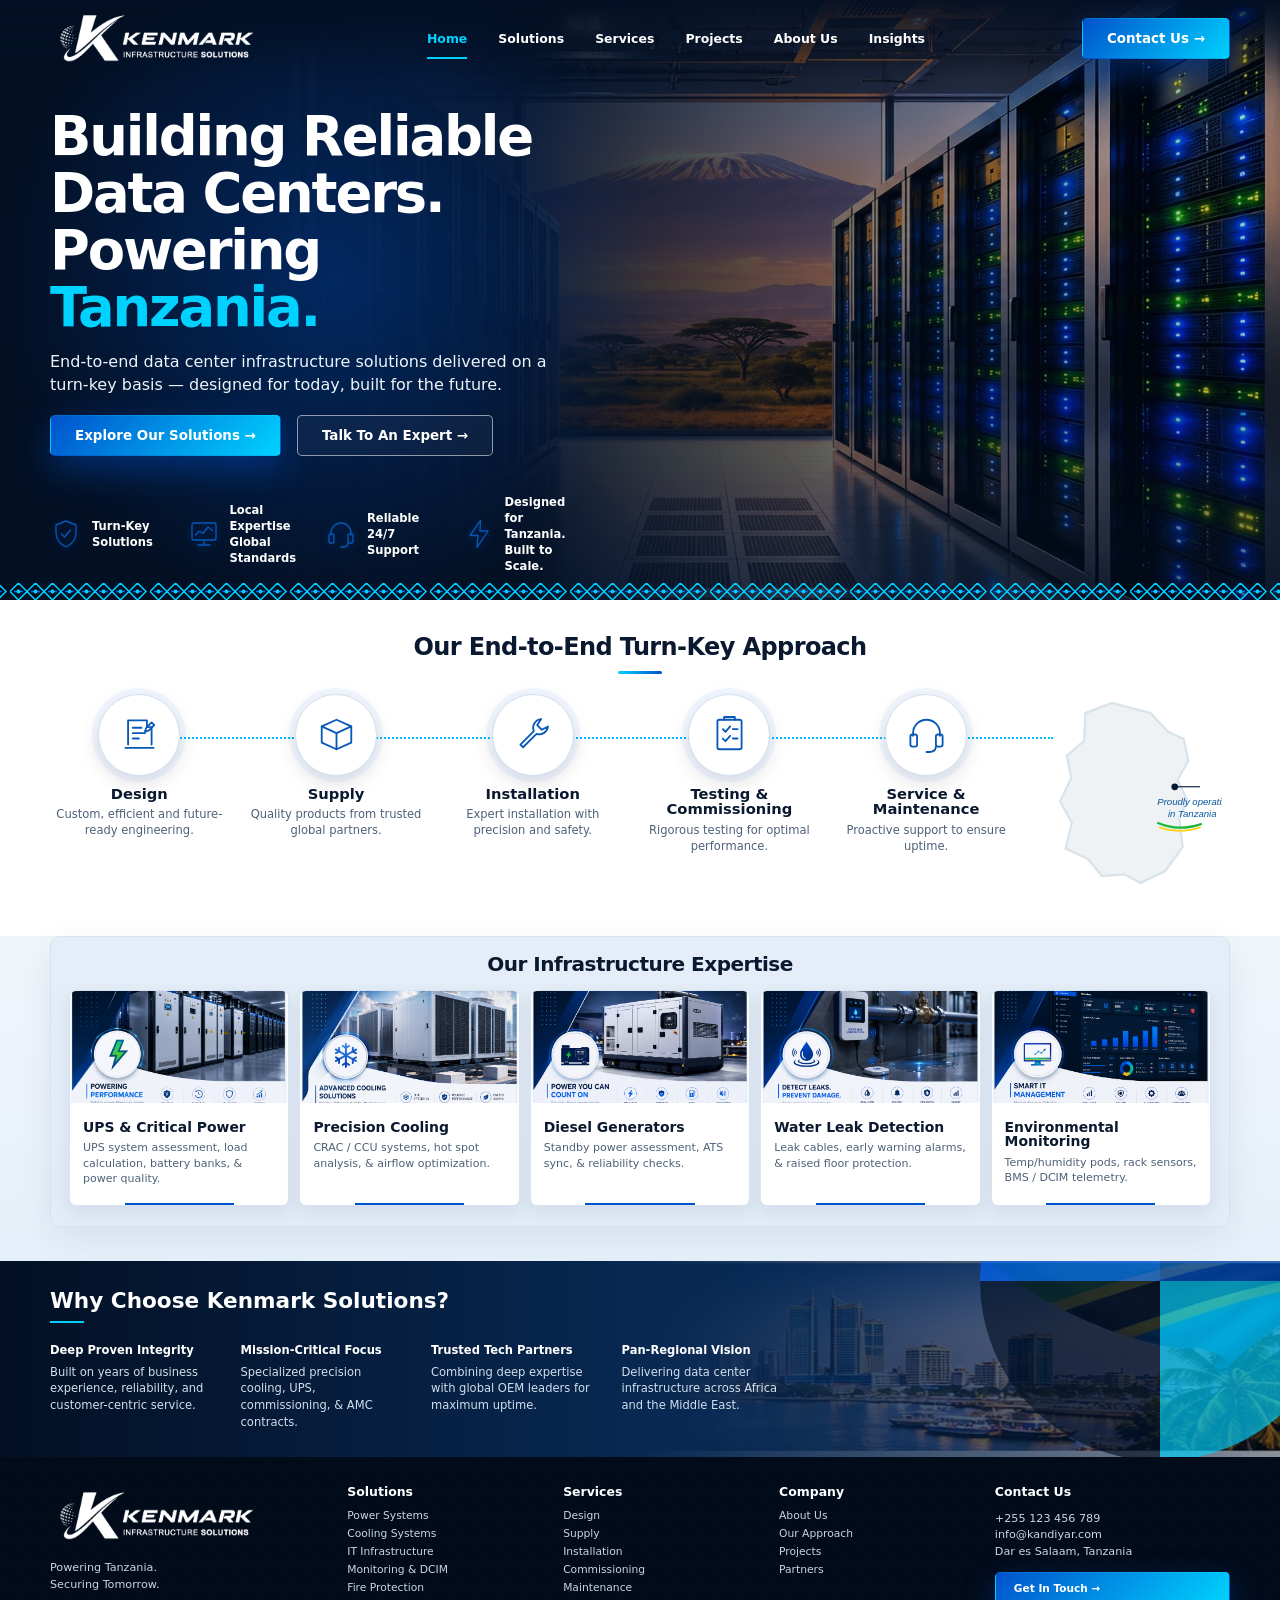
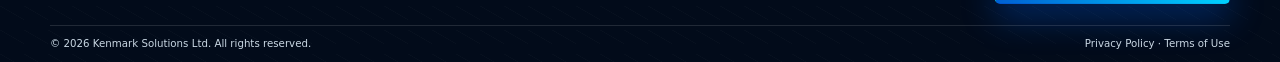
==== commit 24709250: "Add files via upload" ====
--- a/index.html
+++ b/index.html
@@ -151,7 +151,7 @@
       </div>
     </section>
 
-    <section class="stats-partners" id="projects">
+    <!--  <section class="stats-partners" id="projects">
       <div class="stats-panel">
         <h2 class="reveal">Proven Track Record</h2>
         <div class="stats-grid">
@@ -198,7 +198,7 @@
           <img src="assets/cisco.png" alt="Cisco">
         </div>
       </div>
-    </section>
+    </section> -->
   </main>
 
   <footer id="contact">
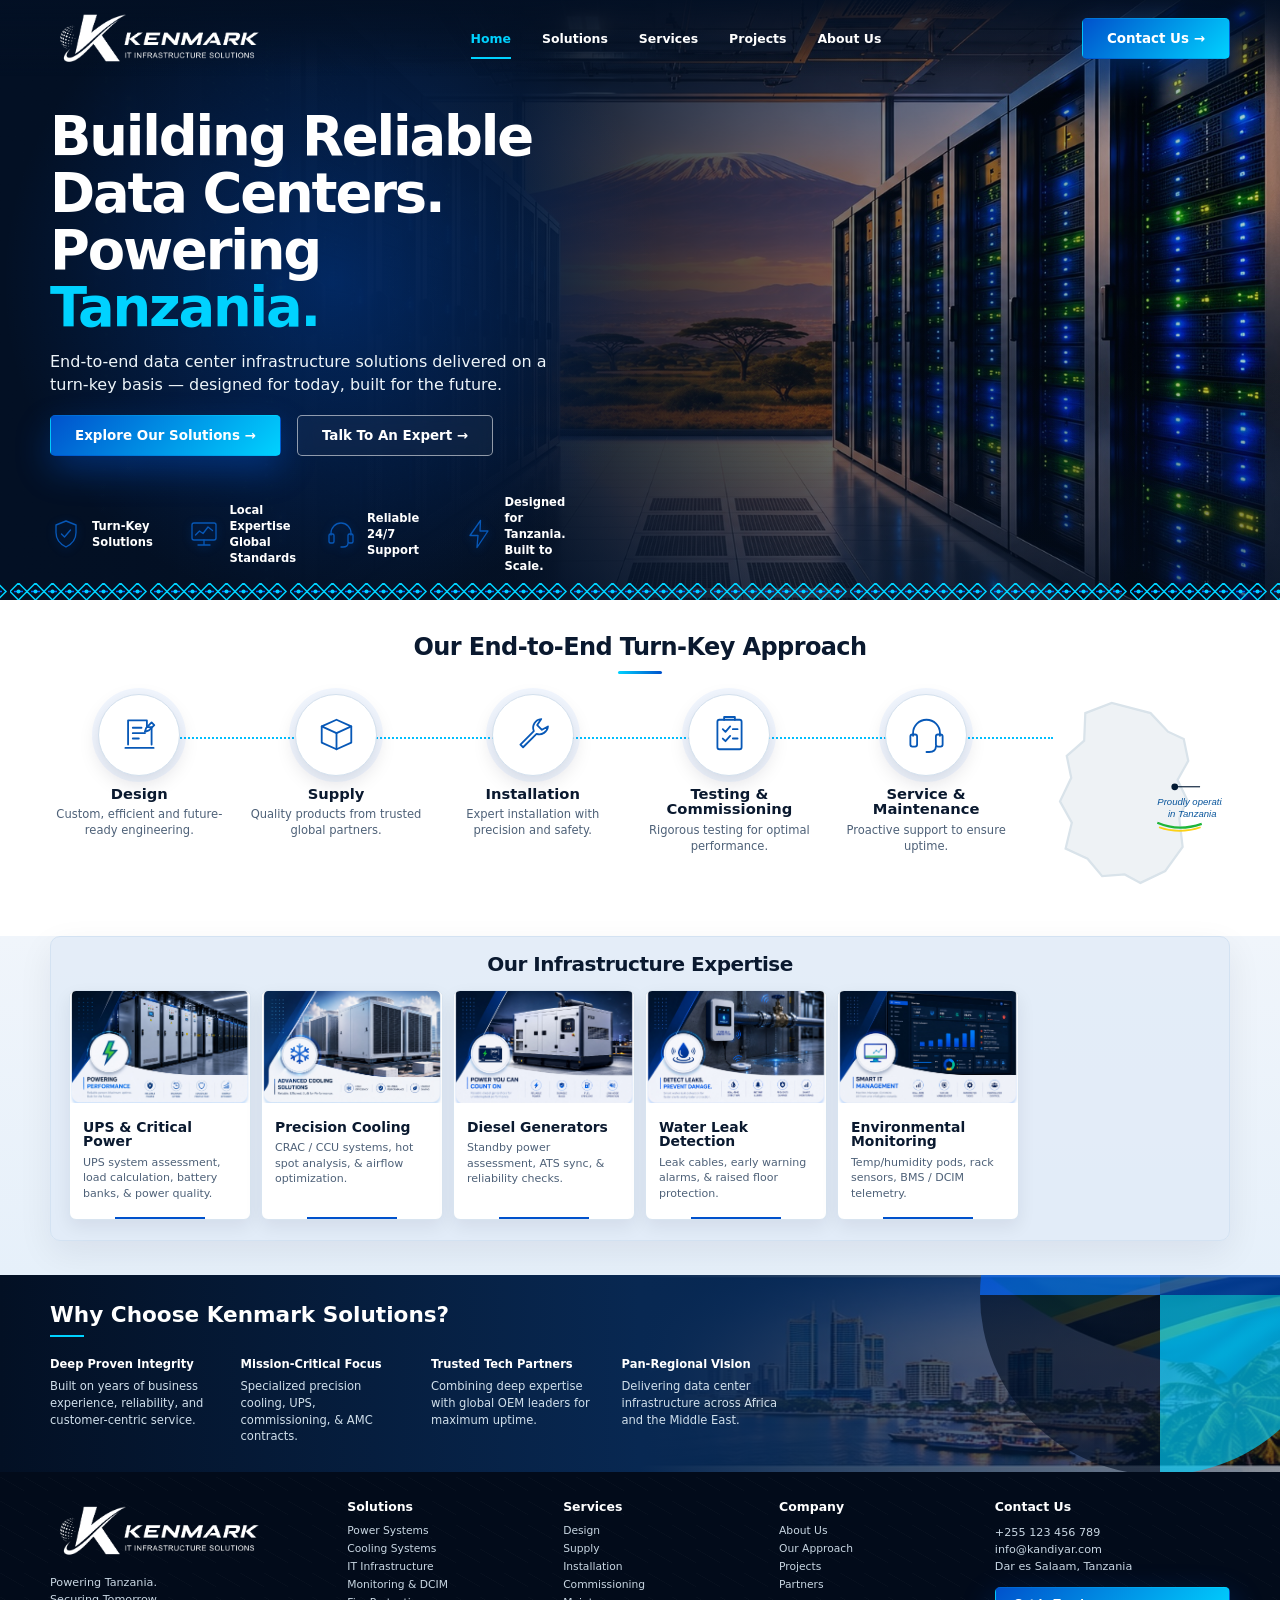
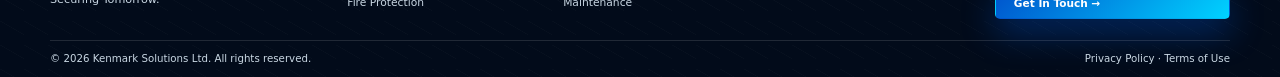
==== commit 0c58103e: "Add files via upload" ====
--- a/index.html
+++ b/index.html
@@ -21,7 +21,7 @@
       <a href="index.html"><img class="logo" src="assets/logo.svg" alt="Kenmark Solutions Ltd"></a>
       <nav class="nav-links" aria-label="Main navigation">
         <a href="index.html">Home</a><a href="solutions.html">Solutions</a><a href="services.html">Services</a><a
-          href="projects.html">Projects</a><a href="about.html">About Us</a><a href="insights.html">Insights</a>
+          href="projects.html">Projects</a><a href="about.html">About Us</a>
       </nav>
       <div class="nav-actions">
         <a class="btn btn-primary" href="contact.html">Contact Us →</a>
@@ -91,7 +91,7 @@
     <section class="section solutions" id="solutions">
       <div class="container solution-shell">
         <h2 class="title reveal">Our Infrastructure Expertise</h2>
-        <div class="solution-grid" style="grid-template-columns:repeat(5, 1fr);">
+        <div class="solution-grid">
           <article class="solution-card reveal"><img class="solution-image" src="assets/images/power-systems.jpg"
               alt="UPS & Critical Power Solutions">
             <div class="solution-body">
